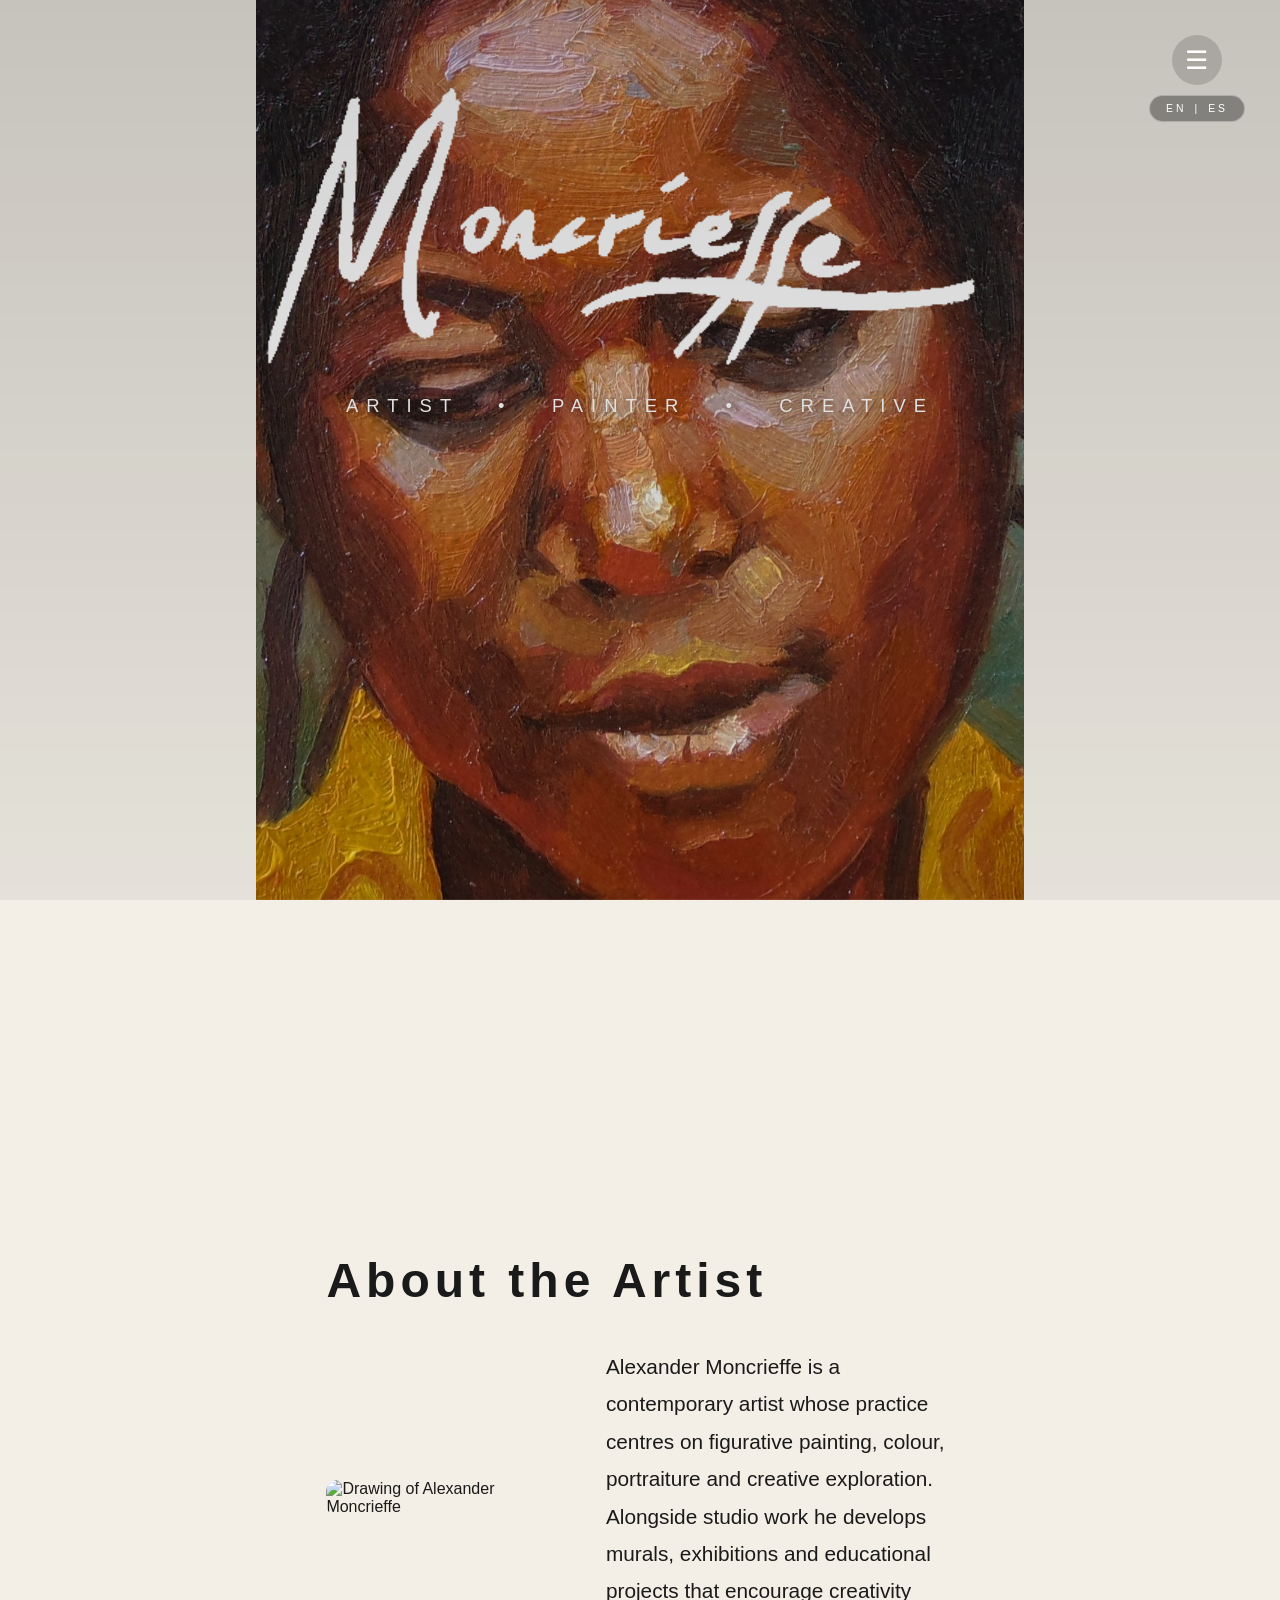
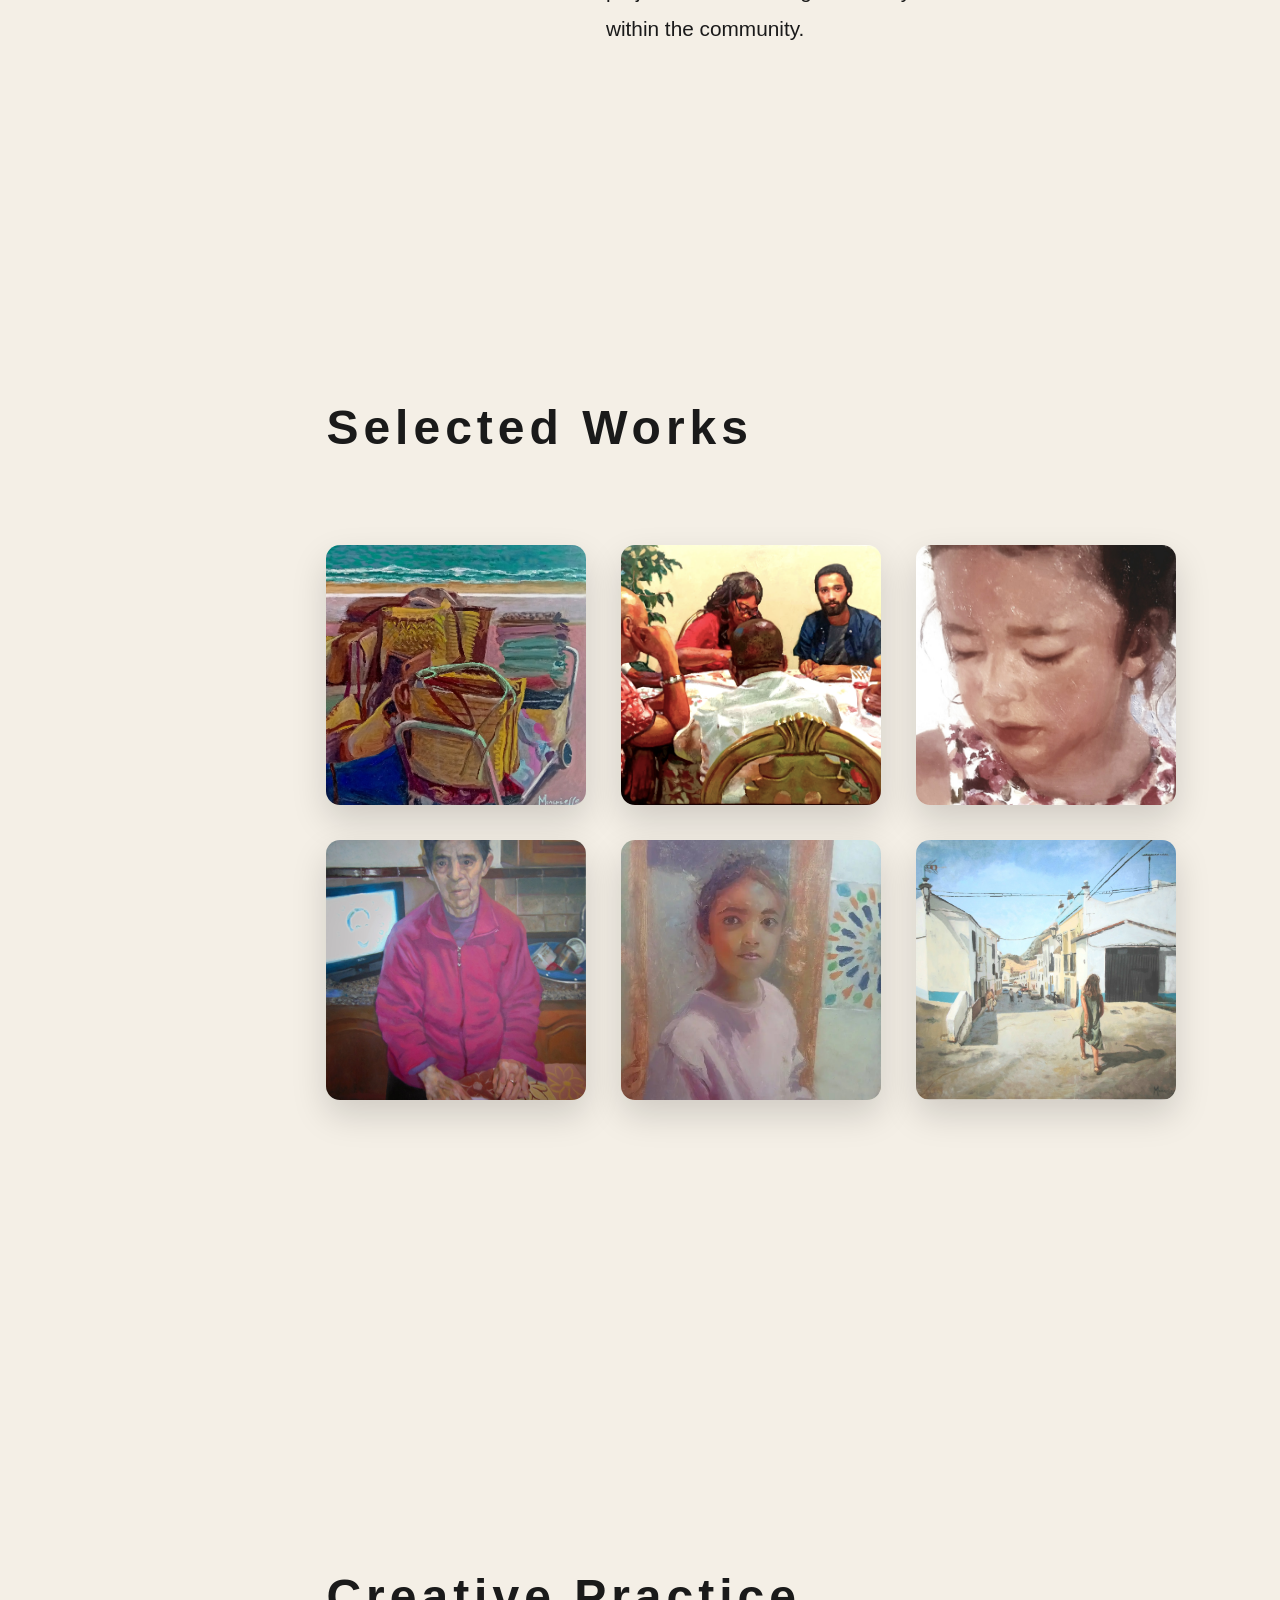
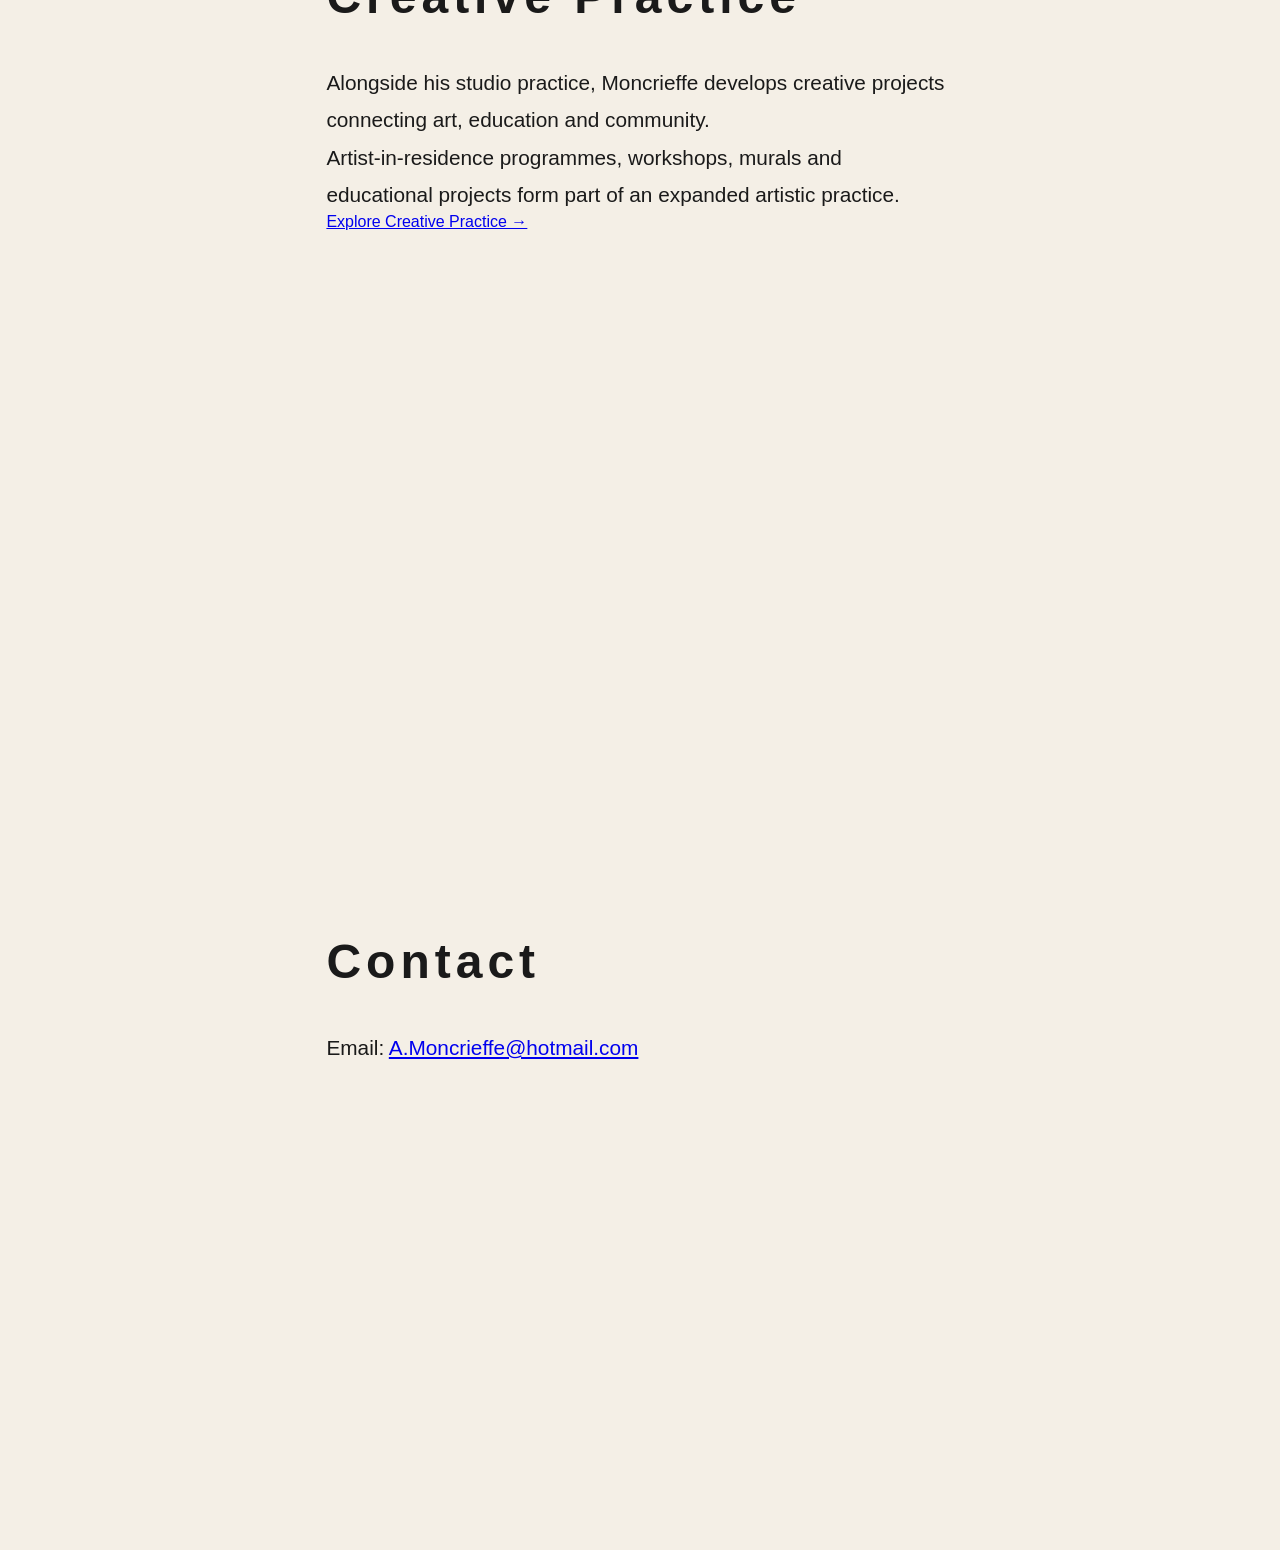
==== index.html @ 79144d3d "Add MAR artwork to Selected Works gallery" ====
﻿<!DOCTYPE html>
<html lang="en">

<head>

<meta charset="UTF-8">
<meta name="viewport" content="width=device-width, initial-scale=1.0">

<title>MONCRIEFFE</title>

<link rel="stylesheet" href="style.css">

</head>

<body>

<nav class="nav-wrapper">

    <div class="main-nav">

        <a href="#about">Artist</a>
        <a href="#works">Works</a>
        <a href="#shop">Shop</a>
        <a href="#practice">Creative Practice</a>
        <a href="#contact">Contact</a>

    </div>

    <div class="nav-buttons">

<button class="menu-toggle">☰</button>

<div class="language-switch">
<button onclick="setLanguage("en")">EN</button>
<span>|</span>
<button onclick="setLanguage("es")">ES</button>
</div>

</div>

</nav>


<header class="hero">

    <img src="images/hero.jpg" class="hero-image" alt="Moncrieffe">

    <div class="hero-overlay">

    <img src="images/logo.png" class="logo" alt="Moncrieffe Logo">

    <h1 class="tagline">
        ARTIST &nbsp;&nbsp;•&nbsp;&nbsp; PAINTER &nbsp;&nbsp;•&nbsp;&nbsp; CREATIVE
    </h1>

</div>

</header>

<section class="content">

    <section id="about">

    <h2>About the Artist</h2>

    <div class="about-layout">

        <img src="images/artist.jpg" class="artist-drawing" alt="Drawing of Alexander Moncrieffe">

        <p>
            Alexander Moncrieffe is a contemporary artist whose practice centres on
            figurative painting, colour, portraiture and creative exploration.
            Alongside studio work he develops murals, exhibitions and educational
            projects that encourage creativity within the community.
        </p>

    </div>

</section>

    <section id="works">

        <h2>Selected Works</h2>

        <div class="gallery">

            <img src="images/portfolio-banner.png" class="artwork" alt="Selected Works">

            <img src="images/work-03.jpg" class="artwork" alt="Artwork 3">

            <img src="images/work-04.jpg" class="artwork" alt="Artwork 4">

            <img src="images/work-05.jpg" class="artwork" alt="Artwork 5">

            <img src="images/work-02.jfif" class="artwork" alt="Moncrieffe Artwork">

            <img src="images/MAR.jpg" class="artwork" alt="MAR Artwork">

        </div>

    </section>
    <section id="practice">

        <h2>Creative Practice</h2>

        <p>
            Alongside his studio practice, Moncrieffe develops creative projects
            connecting art, education and community.
        </p>

        <p>
            Artist-in-residence programmes, workshops, murals and educational
            projects form part of an expanded artistic practice.
        </p>

        <a href="creative-practice.html">
            Explore Creative Practice →
        </a>

    </section>



    

    <section id="contact">

        <h2>Contact</h2>

        <p>
            Email:
            <a href="mailto:A.Moncrieffe@hotmail.com">
                A.Moncrieffe@hotmail.com
            </a>
        </p>

    </section>

</section>



<div id="lightbox">
<img id="lightbox-image">
</div>

<script>

const images=document.querySelectorAll(".artwork");
const box=document.getElementById("lightbox");
const boxImage=document.getElementById("lightbox-image");

images.forEach(img=>{
    img.onclick=()=>{
        boxImage.src=img.src;
        box.style.display="flex";
    }
});

box.onclick=()=>{
    box.style.display="none";
};


const navWrapper=document.querySelector(".nav-wrapper");
const menuToggle=document.querySelector(".menu-toggle");
const navLinks=document.querySelectorAll(".main-nav a");


menuToggle.onclick=()=>{

    navWrapper.classList.toggle("open");

};


navLinks.forEach(link=>{

    link.onclick=()=>{

        navWrapper.classList.remove("open");

    }

});


window.addEventListener("scroll",()=>{

    navWrapper.classList.remove("open");

});

</script>

</body>


</html>
---- style.css ----
﻿* {
margin:0;
padding:0;
box-sizing:border-box;
}


body {

background:#f4efe6;
color:#1a1a1a;
font-family:Arial, Helvetica, sans-serif;

}



.hero {

    background:#f2eee6;


height:100vh;
width:100%;
position:relative;
overflow:hidden;

}



.hero-image {

    width:100%;
    height:100%;
    object-fit:cover;
    object-position:center 5%;
    filter:saturate(0.95) contrast(1.05) brightness(0.92);

}



.logo-overlay {

position:fixed;
top:70px;
left:50%;
transform:translateX(-50%);
text-align:center;
z-index:2;

}



.logo-overlay img {

width:650px;
max-width:80vw;
filter:brightness(0) invert(1);

}



.logo-overlay h2 {

color:white;
font-size:1.2rem;
letter-spacing:8px;
margin-top:25px;
font-weight:300;

}



section {

min-height:100vh;
padding:100px 15%;
display:flex;
flex-direction:column;
justify-content:center;

}



section h2 {

font-size:3rem;
letter-spacing:5px;
margin-bottom:40px;

}



section p {

font-size:1.3rem;
line-height:1.8;
max-width:800px;

}



.about,
.studio,
.portfolio,
.contact {

background:#ebe3d6;

}

.hero::after {

    content:"";
    position:fixed;
    inset:0;
    background:linear-gradient(
        rgba(0,0,0,0.18),
        rgba(0,0,0,0.05)
    );

    pointer-events:none;

}


@media (min-width:769px) {

.hero-image {

    width:60%;
    position:relative;
    left:50%;
    transform:translateX(-50%);
    height:100%;
    object-fit:cover;
    margin:auto;
    object-position:center 15%;

}

}



.portfolio-section{
    max-width:1200px;
    margin:120px auto;
    padding:0 40px;
    text-align:center;
}

.portfolio-section h2{
    font-size:3rem;
    margin-bottom:40px;
    font-weight:300;
    letter-spacing:2px;
}

.portfolio-banner{
    width:100%;
    max-width:1100px;
    display:block;
    margin:0 auto 40px auto;
    border-radius:8px;
    box-shadow:0 20px 50px rgba(0,0,0,.18);
}

.portfolio-intro{
    max-width:800px;
    margin:auto;
    font-size:1.15rem;
    line-height:1.8;
    color:#555;
}


.hero{
    position:relative;
}

.hero-overlay{
    position:absolute;
    inset:0;
    display:flex;
    flex-direction:column;
    justify-content:flex-start;
    align-items:center;
    padding-top:40px;
    pointer-events:none;
}



.tagline{
    margin-top:20px;
    color:white;
    font-size:1.15rem;
    letter-spacing:8px;
    font-weight:300;
    text-transform:uppercase;
    text-shadow:0 2px 10px rgba(0,0,0,.45);
}


.logo{
    width:min(900px,85vw);
    height:auto;
    filter: brightness(0) invert(1);
}


.main-nav{
    position:fixed;
    top:35px;
    left:50%;
    transform:translateX(-50%);
    z-index:10;
    display:flex;
    gap:45px;
}

.main-nav a{
    color:white;
    text-decoration:none;
    font-size:0.9rem;
    letter-spacing:3px;
    text-transform:uppercase;
    font-weight:300;
    text-shadow:0 2px 8px rgba(0,0,0,.5);
    transition:opacity .3s ease;
}

.main-nav a:hover{
    opacity:.6;
}

html{
    scroll-behavior:smooth;
}

@media(max-width:700px){

    .main-nav{
        gap:15px;
        top:20px;
    }

    .main-nav a{
        font-size:.65rem;
        letter-spacing:1px;
    }

}


.main-nav{
    background:rgba(0,0,0,0.15);
    backdrop-filter:blur(8px);
    padding:15px 30px;
    border-radius:40px;
}





/* FINAL SINGLE MOBILE SYSTEM */


/* SINGLE MOBILE HERO RULE */

@media (max-width:768px){

html,body{
    width:100%;
    max-width:100%;
    overflow-x:hidden;
}

.hero{
    width:100%;
    height:100vh;
    position:relative;
    overflow:hidden;
}

.hero-image{
    position:absolute;
    top:0;
    left:0;
    width:100%;
    height:100%;
    object-fit:cover;
    object-position:center center;
}

.hero-overlay{
    position:absolute;
    inset:0;
    width:100%;
    height:100%;
    display:flex;
    flex-direction:column;
    align-items:center;
    justify-content:flex-start;
    padding-top:40px;
}

.logo{
    width:80%;
    margin:0 auto;
}

.tagline{
    width:100%;
    text-align:center;
}

}


/* DESKTOP PARALLAX SMOOTHING ONLY */

@media (min-width:769px){

.hero-image{
    transform-origin:center center;
    will-change:transform;
}

}




/* ==============================
   MONCRIEFFE ART GALLERY
   ============================== */


.gallery{

    display:grid;

    grid-template-columns:
    repeat(auto-fit,minmax(260px,1fr));

    gap:35px;

    max-width:1100px;

    margin:50px auto;

}



.artwork{

    width:100%;

    aspect-ratio:1 / 1;

    object-fit:cover;

    border-radius:14px;

    cursor:pointer;

    box-shadow:
    0 15px 35px rgba(0,0,0,.15);

    transition:
    transform .35s ease,
    box-shadow .35s ease;

}



.artwork:hover{

    transform:translateY(-8px);

    box-shadow:
    0 25px 45px rgba(0,0,0,.25);

}



/* BLURRED IMAGE VIEWER */


#lightbox{

    display:none;

    position:fixed;

    inset:0;

    z-index:9999;

    align-items:center;

    justify-content:center;

    background:rgba(0,0,0,.25);

    backdrop-filter:blur(18px);

}



#lightbox img{

    max-width:85vw;

    max-height:85vh;

    border-radius:14px;

    box-shadow:
    0 25px 60px rgba(0,0,0,.35);

}



@media(max-width:768px){

.gallery{

    grid-template-columns:1fr;

}


.artwork{

    width:90vw;

}

}


/* ==============================
   DESKTOP GLASS HAMBURGER NAV
   ============================== */


.nav-wrapper{

    position:fixed;

    top:35px;

    right:35px;

    z-index:9999;

    display:flex;

    align-items:center;

    gap:10px;

}


/* CLOSED MENU PILL */

.main-nav{

    display:flex;

    align-items:center;

    gap:35px;

    background:rgba(0,0,0,0.15);

    backdrop-filter:blur(8px);

    padding:15px 30px;

    border-radius:40px;

    overflow:hidden;

    max-width:0;

    opacity:0;

    transform-origin:right center;

    transition:
    max-width .45s ease,
    opacity .3s ease;

}


/* OPEN STATE */

.nav-wrapper.open .main-nav{

    max-width:600px;

    opacity:1;

}



.main-nav a{

    color:white;

    text-decoration:none;

    font-size:.9rem;

    letter-spacing:3px;

    text-transform:uppercase;

    white-space:nowrap;

}



.menu-toggle{

    width:50px;

    height:50px;

    border-radius:50%;

    border:none;

    cursor:pointer;

    font-size:26px;

    color:white;

    background:rgba(0,0,0,.15);

    backdrop-filter:blur(8px);

}


.menu-toggle:hover{

    opacity:.7;

}


/* ==============================
   MOBILE NAVIGATION + GALLERY
   ============================== */


@media(max-width:768px){





/* mobile keeps same glass pill style */

.nav-wrapper{

    right:15px;
    top:20px;

}


.nav-wrapper.open .main-nav{

    max-width:90vw;

}


.main-nav{

    flex-direction:row;

    align-items:center;

    gap:18px;

    padding:12px 20px;

}


.main-nav a{

    font-size:.65rem;

    letter-spacing:1px;

}


/* mobile gallery */

.gallery{

    grid-template-columns:1fr;

    gap:25px;

}


.artwork{

    width:90vw;

    margin:auto;

}


}





/* MOBILE NAV WIDTH FIX */

@media(max-width:768px){

.nav-wrapper.open .main-nav{

    max-width:calc(100vw - 30px);

}


.main-nav{

    gap:12px;

    padding:12px 18px;

}


.main-nav a{

    font-size:.58rem;

    letter-spacing:1px;

    white-space:nowrap;

}

}


/* ==============================
   MOBILE NAV WIDTH CORRECTION
   ============================== */

@media(max-width:768px){

.nav-wrapper.open .main-nav{

    max-width:calc(100vw - 40px);
    box-sizing:border-box;

}


.main-nav{

    gap:10px;
    padding:12px 16px;
    box-sizing:border-box;

}


.main-nav a{

    font-size:.55rem;
    letter-spacing:1px;
    white-space:nowrap;

}

}


/* ==============================
   MOBILE NAV FINAL WIDTH FIX
   ============================== */

@media(max-width:768px){

.nav-wrapper{

    right:15px;

}


.nav-wrapper.open .main-nav{

    max-width:calc(100vw - 80px);

}


.main-nav{

    gap:10px;

    padding:10px 14px;

}


.main-nav a{

    font-size:.48rem;

    letter-spacing:.8px;

}


.menu-toggle{

    width:42px;

    height:42px;

    font-size:22px;

}

}


/* ==============================
   MOBILE CONTENT ALIGNMENT FIX
   ============================== */

@media(max-width:768px){

section{

    width:100%;
    max-width:100%;
    box-sizing:border-box;

    padding-left:20px;
    padding-right:20px;

    overflow:hidden;

}


p{

    width:100%;
    max-width:100%;

    text-align:left;

    line-height:1.7;

}


h2{

    text-align:center;

}


/* artist text */

#about p{

    max-width:100%;

    margin-left:auto;
    margin-right:auto;

}


/* gallery */

.gallery{

    width:100%;

    grid-template-columns:1fr;

    justify-items:center;

}


.artwork{

    width:100%;

    max-width:320px;

    height:auto;

    aspect-ratio:1 / 1;

}


/* prevent any section pushing sideways */

#projects,
#contact,
#works{

    overflow:hidden;

    width:100%;

}


}


/* ==============================
   MOBILE SECTION RESET
   ============================== */

@media(max-width:768px){

section{

    min-height:auto;

    width:100%;

    padding:60px 20px;

    display:flex;

    flex-direction:column;

    justify-content:flex-start;

    align-items:stretch;

}


section h2{

    font-size:2rem;

    text-align:center;

    letter-spacing:3px;

}


section p{

    width:100%;

    max-width:none;

    font-size:1.05rem;

    line-height:1.7;

    text-align:left;

}


.gallery{

    width:100%;

}


.artwork{

    max-width:100%;

}

}


/* MOBILE TAGLINE COMPACT VERSION */

@media(max-width:768px){

.tagline{

    font-size:0.75rem;
    letter-spacing:2px;
    white-space:nowrap;
    margin-top:15px;

}

}


/* ==============================
   CREATIVE PRACTICE PAGE
   ============================== */


.practice-hero{

    width:100%;
    height:70vh;
    overflow:hidden;

}


.practice-image{

    width:100%;
    height:100%;
    object-fit:cover;

}



.practice-content{

    min-height:60vh;

    padding:100px 15%;

    display:flex;
    flex-direction:column;
    justify-content:center;

    background:#ebe3d6;

}



.practice-content h1{

    font-size:3rem;

    letter-spacing:5px;

    margin-bottom:40px;

    font-weight:300;

}



.practice-content p{

    max-width:800px;

    font-size:1.3rem;

    line-height:1.8;

    margin-bottom:25px;

}



@media(max-width:768px){


.practice-hero{

    height:45vh;

}



.practice-content{

    padding:60px 25px;

    text-align:left;

}



.practice-content h1{

    font-size:2rem;

    letter-spacing:3px;

}



.practice-content p{

    font-size:1rem;

    line-height:1.7;

}


}


/* ==============================
   CREATIVE PRACTICE GALLERY
   ============================== */


.practice-gallery{

    display:grid;

    grid-template-columns:repeat(3,1fr);

    gap:30px;

    max-width:1100px;

    margin:60px auto;

    padding:0 40px;

}


.practice-gallery img{

    width:100%;

    aspect-ratio:1 / 1;

    object-fit:cover;

    border-radius:14px;

    box-shadow:
    0 15px 35px rgba(0,0,0,.15);

    transition:.35s ease;

}


.practice-gallery img:hover{

    transform:translateY(-8px);

}



@media(max-width:768px){


.practice-gallery{

    grid-template-columns:1fr;

    padding:0 25px;

}


.practice-gallery img{

    width:100%;

}


}


.practice-artwork{

    cursor:pointer;

}


#lightbox{

    display:none;

    position:fixed;

    inset:0;

    z-index:9999;

    align-items:center;

    justify-content:center;

    background:rgba(0,0,0,.25);

    backdrop-filter:blur(18px);

}


#lightbox img{

    max-width:85vw;

    max-height:85vh;

    border-radius:14px;

    box-shadow:
    0 25px 60px rgba(0,0,0,.35);

}


/* ABOUT ARTIST LAYOUT */

.about-layout{
    display:flex;
    align-items:center;
    gap:60px;
}

.artist-drawing{
    width:220px;
    max-width:35%;
    height:auto;
}

.about-layout p{
    flex:1;
}

@media(max-width:768px){

.about-layout{
    flex-direction:column;
}

.artist-drawing{
    max-width:80%;
}

}


/* MATCH ARTWORK CORNERS */

.artist-drawing{
    border-radius:12px;
}



/* BURGER + LANGUAGE CONTROLS */

.nav-buttons{

    display:flex;
    flex-direction:column;
    align-items:center;
    gap:10px;

}


.language-switch{

    display:flex;
    align-items:center;
    justify-content:center;

    gap:8px;

    padding:7px 16px;

    background:rgba(0,0,0,.35);

    border:1px solid rgba(255,255,255,.35);

    border-radius:30px;

    backdrop-filter:blur(8px);

    color:white;

    font-size:.65rem;

    letter-spacing:3px;

}


.language-switch button{

    background:none;
    border:none;
    color:white;

    cursor:pointer;

    font-size:.65rem;
    letter-spacing:3px;

}


/* DESKTOP NAV WIDTH FIX */

@media (min-width:769px){

.nav-wrapper.open .main-nav{
    max-width:650px;
    width:max-content;
}

}


/* FINAL DESKTOP LANGUAGE PILL OVERRIDE */

@media (min-width:769px){

.language-switch{
    background:rgba(0,0,0,0.35) !important;
    border:1px solid rgba(255,255,255,0.35) !important;
    border-radius:30px !important;

    padding:7px 16px !important;

    display:flex !important;
    align-items:center !important;
    justify-content:center !important;

    gap:8px !important;

    backdrop-filter:blur(8px);

}


.language-switch button{

    background:transparent !important;
    border:none !important;
    border-radius:0 !important;

    color:white !important;

    width:auto !important;
    height:auto !important;

    padding:0 !important;
    margin:0 !important;

    font-size:.65rem !important;
    letter-spacing:3px !important;

}

}
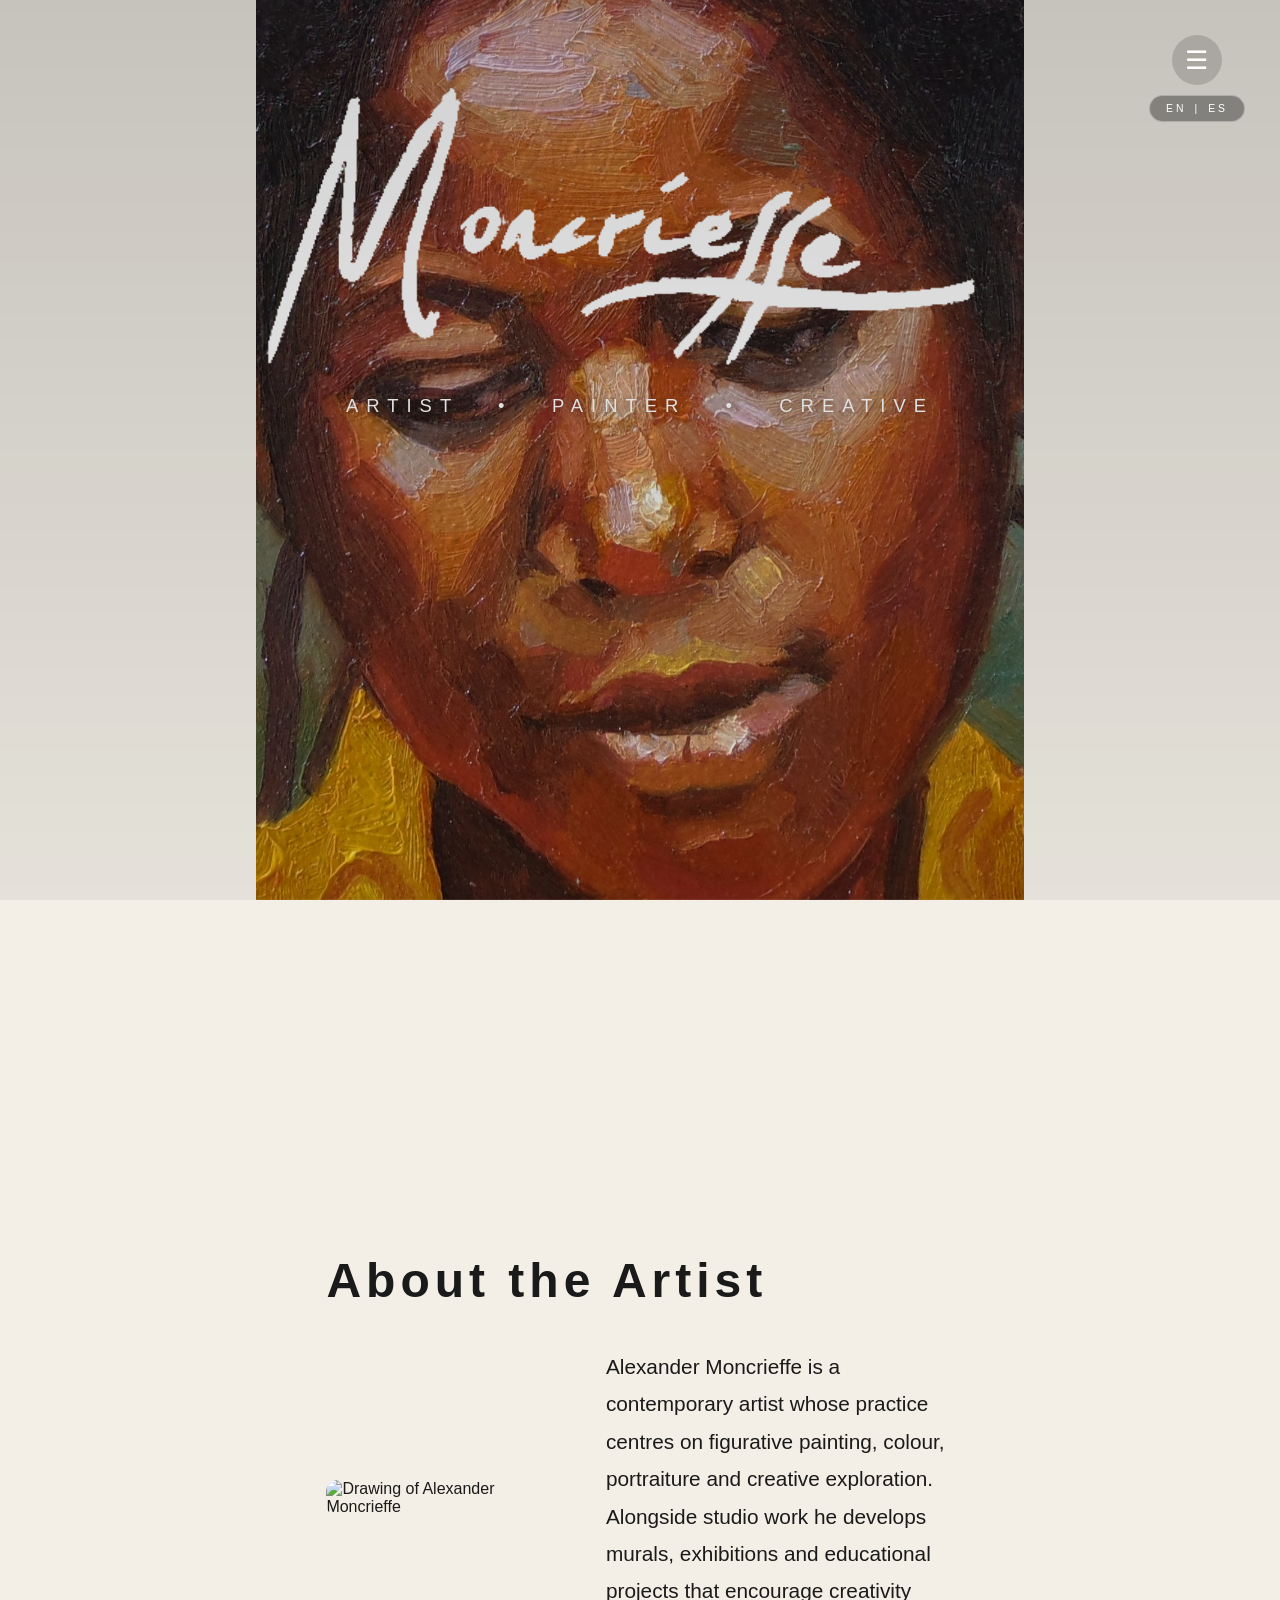
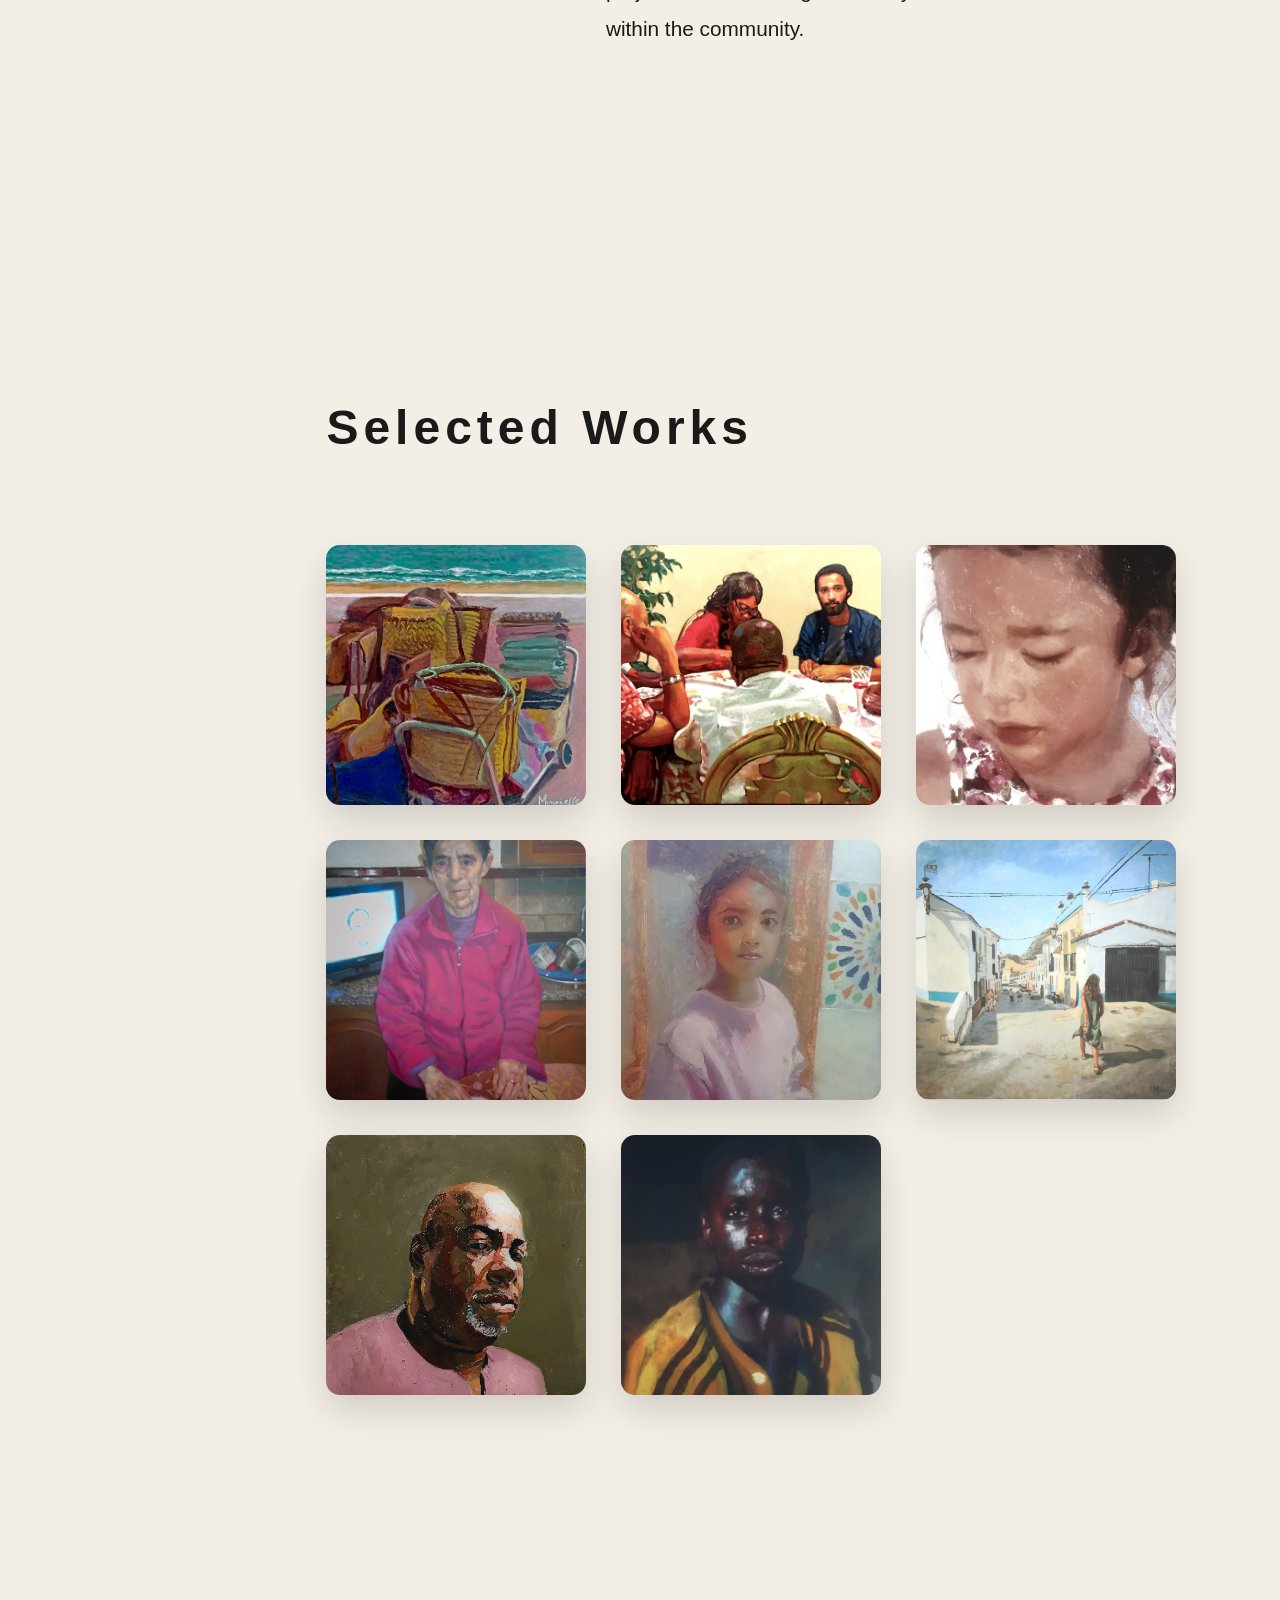
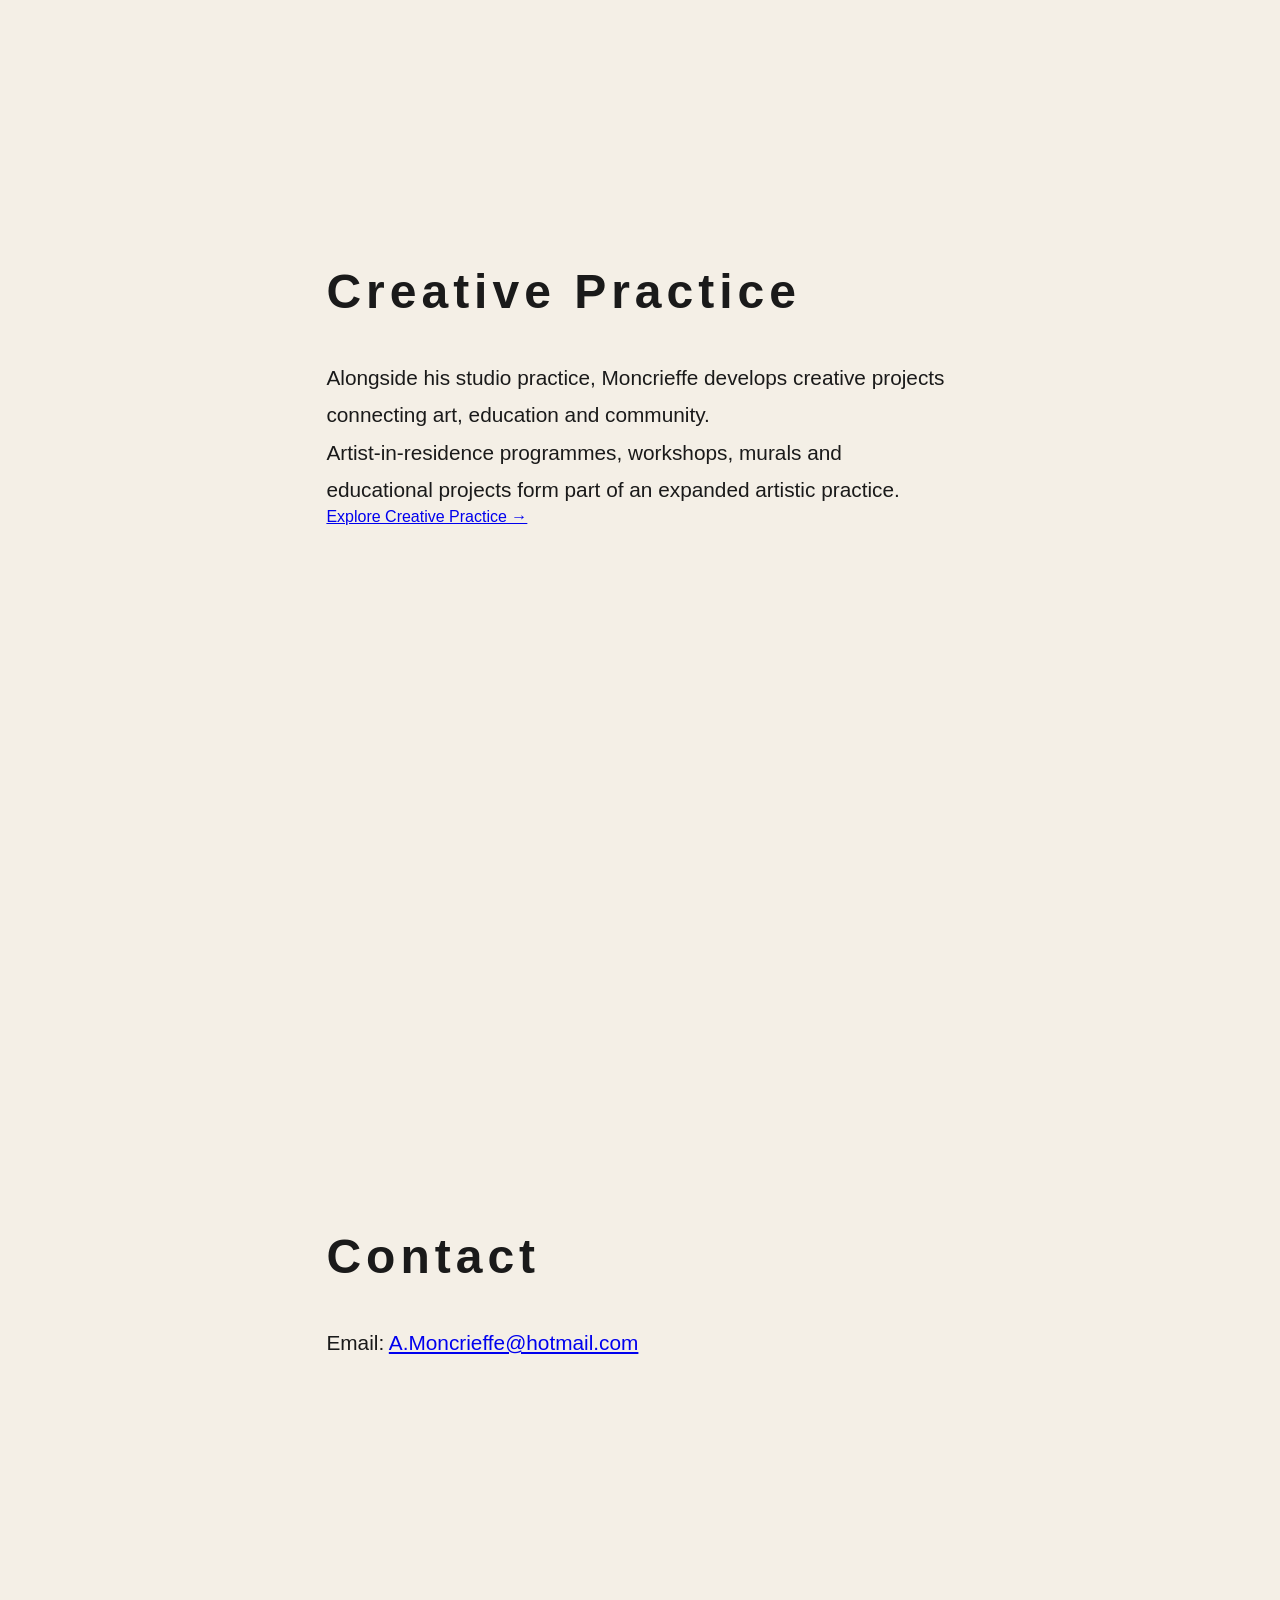
==== commit 38a27a83: "Add three artworks to Selected Works gallery" ====
--- a/index.html
+++ b/index.html
@@ -95,6 +95,10 @@
             <img src="images/work-02.jfif" class="artwork" alt="Moncrieffe Artwork">
 
             <img src="images/MAR.jpg" class="artwork" alt="MAR Artwork">
+
+            <img src="images/20200207_194946.jpg" class="artwork" alt="Artwork">
+
+            <img src="images/1000073651.jpg" class="artwork" alt="Artwork">
 
         </div>
 
@@ -224,3 +228,5 @@
 
 
 
+
+
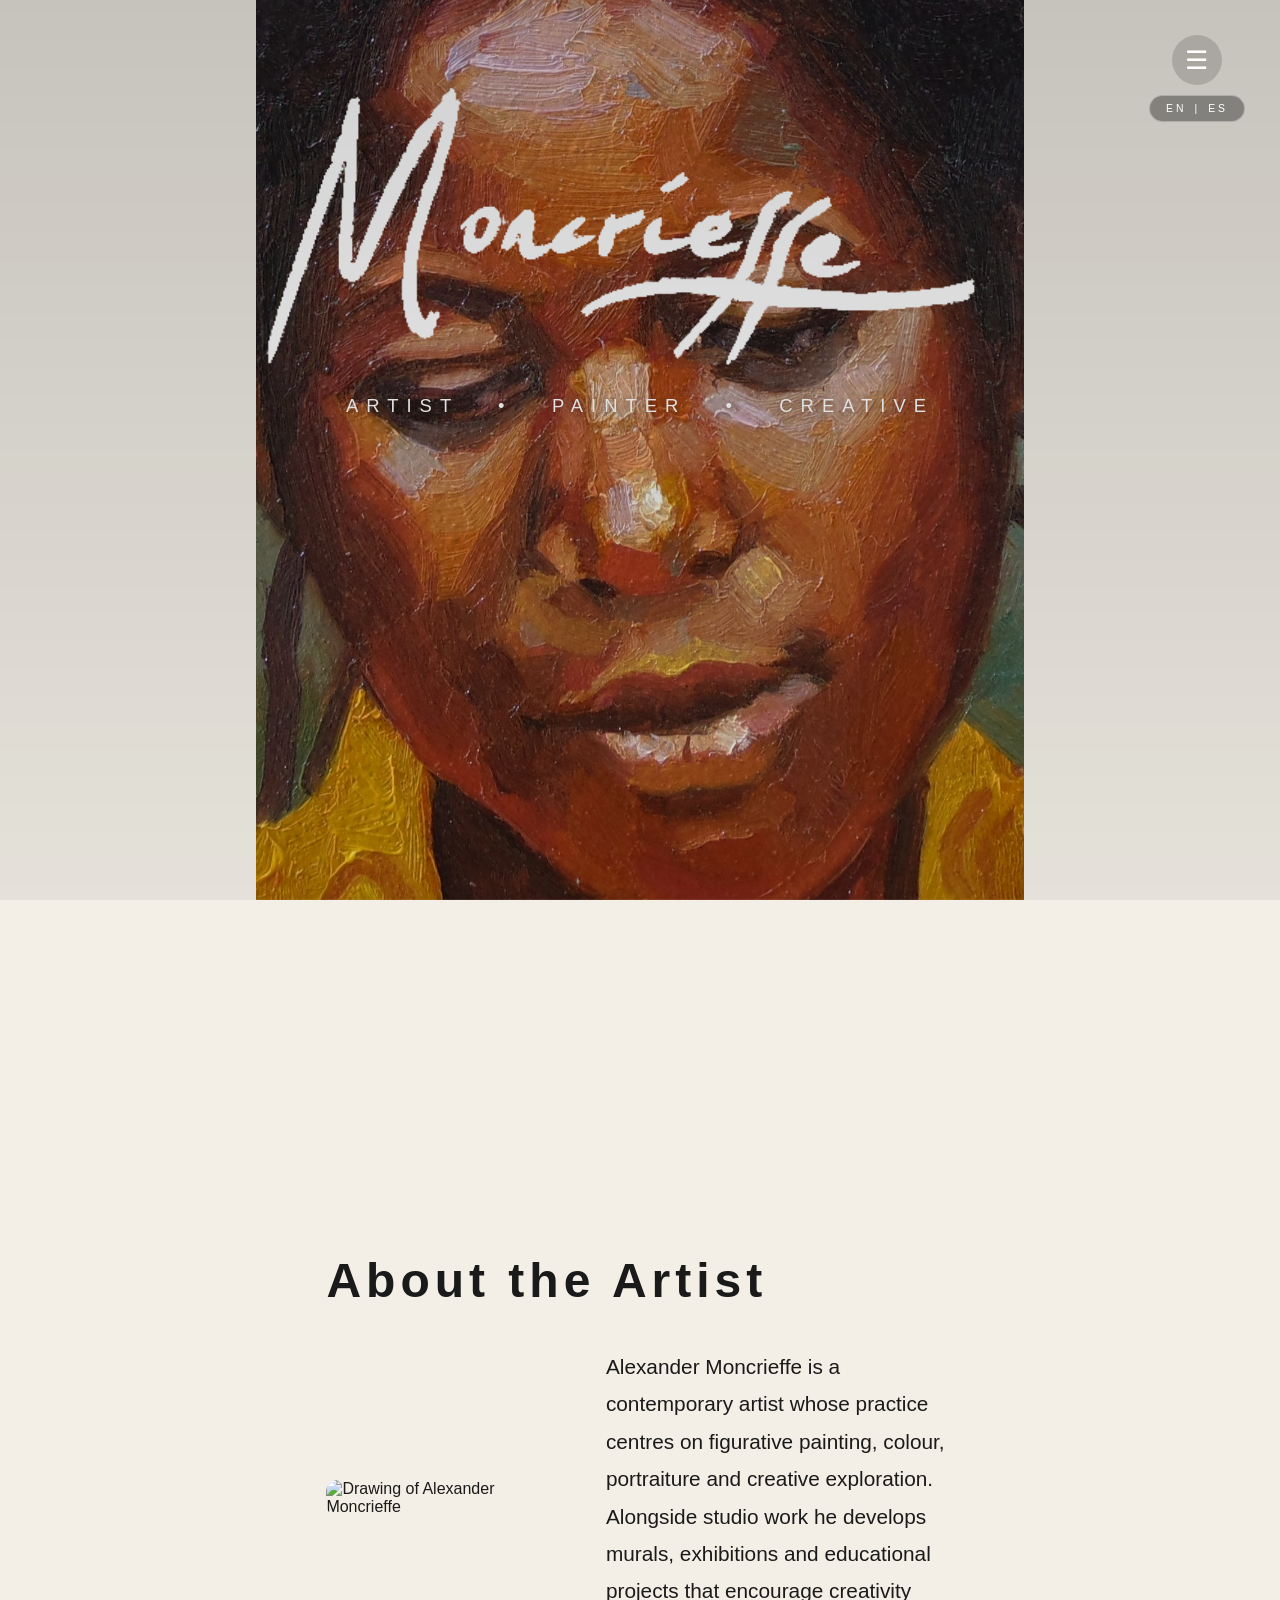
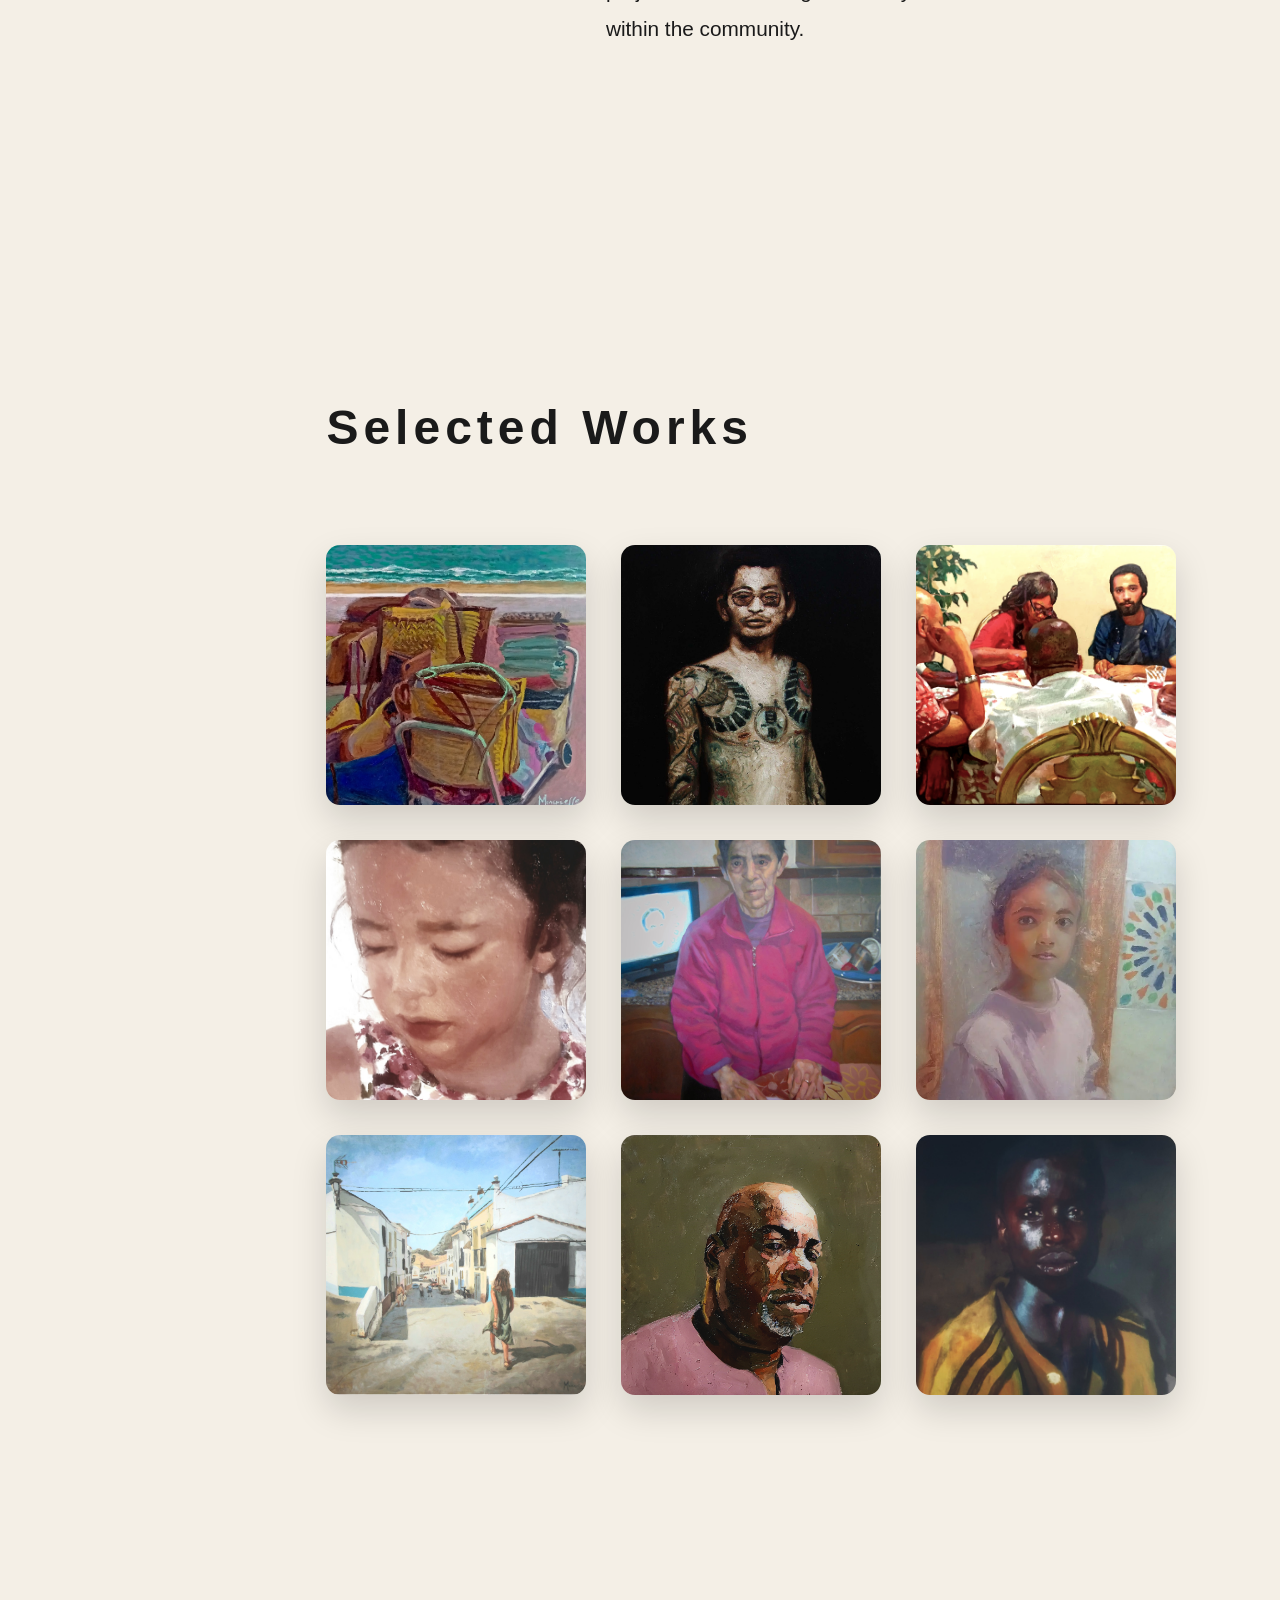
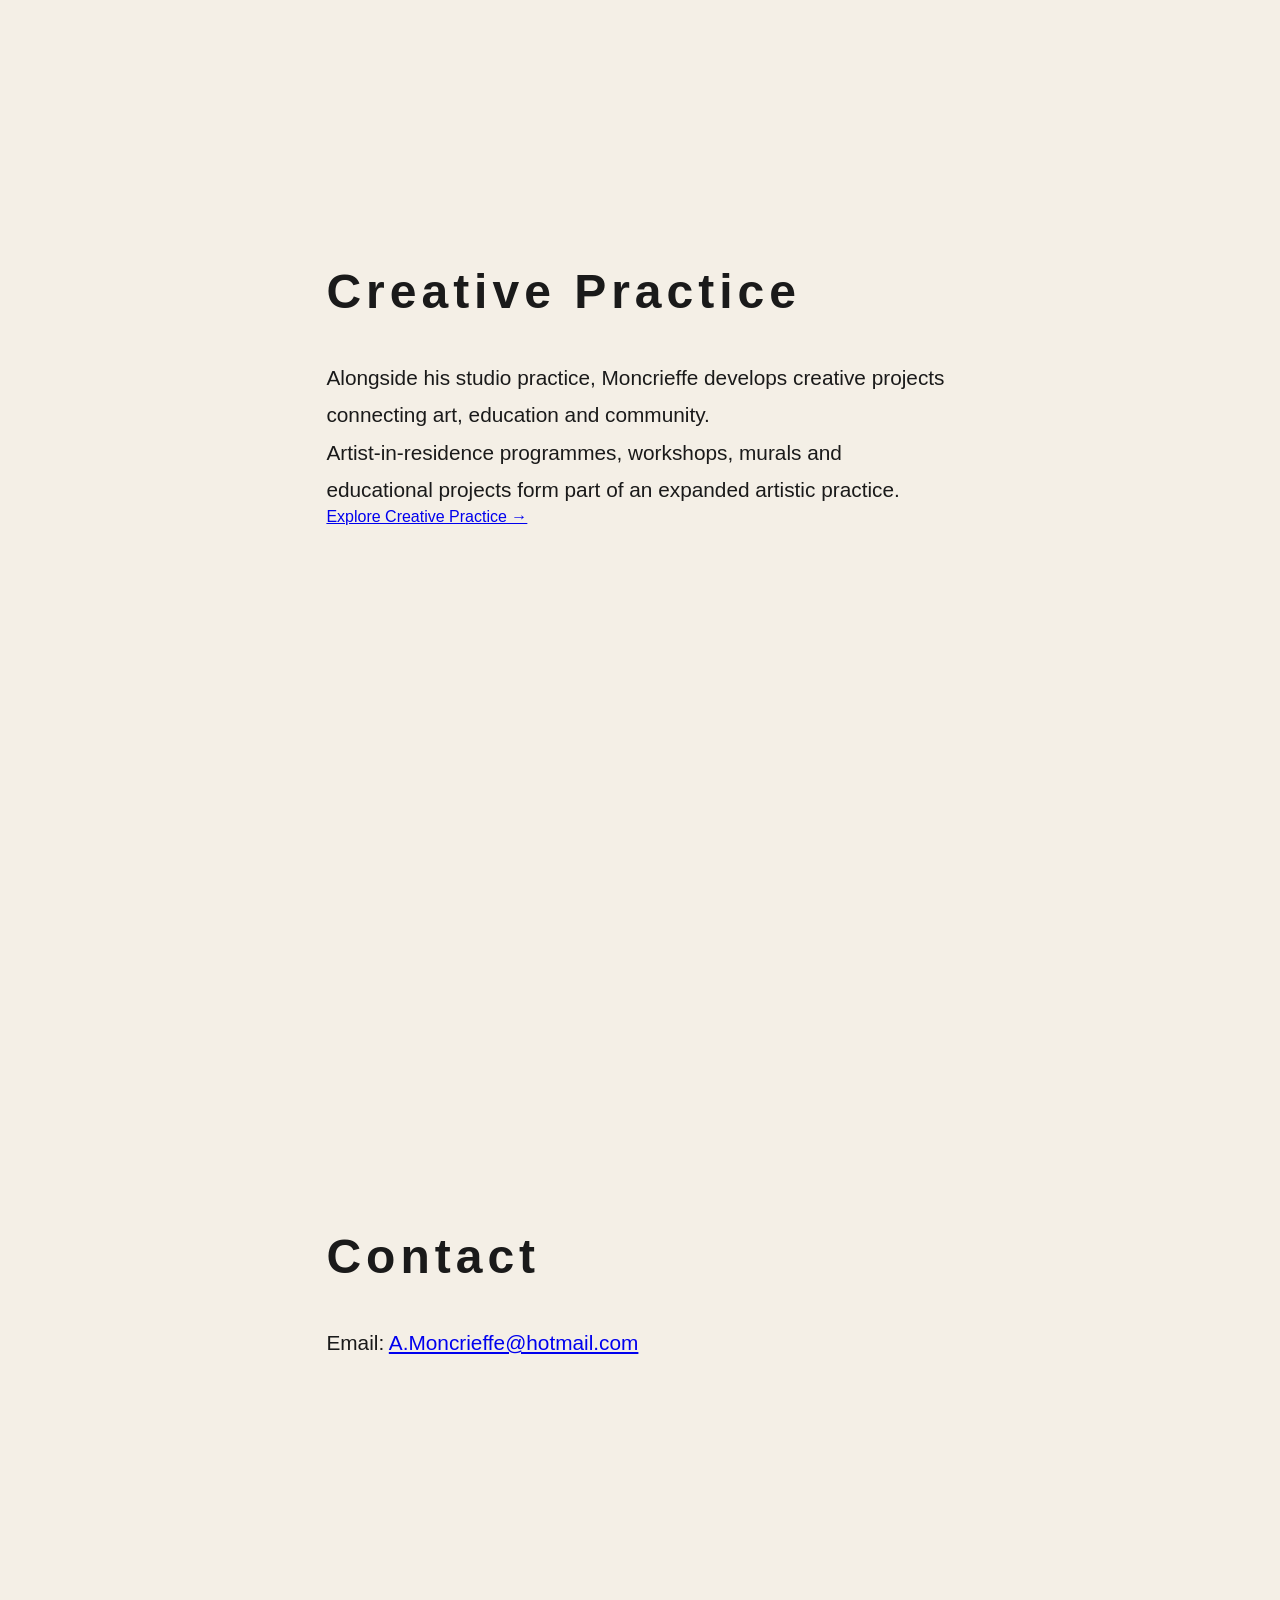
==== commit 05dd9dbd: "Add 20201031 artwork to selected works gallery" ====
--- a/index.html
+++ b/index.html
@@ -85,6 +85,7 @@
         <div class="gallery">
 
             <img src="images/portfolio-banner.png" class="artwork" alt="Selected Works">
+            <img src="images/20201031_123405.jpg" class="artwork" alt="Artwork 20201031">
 
             <img src="images/work-03.jpg" class="artwork" alt="Artwork 3">
 
@@ -230,3 +231,4 @@
 
 
 
+
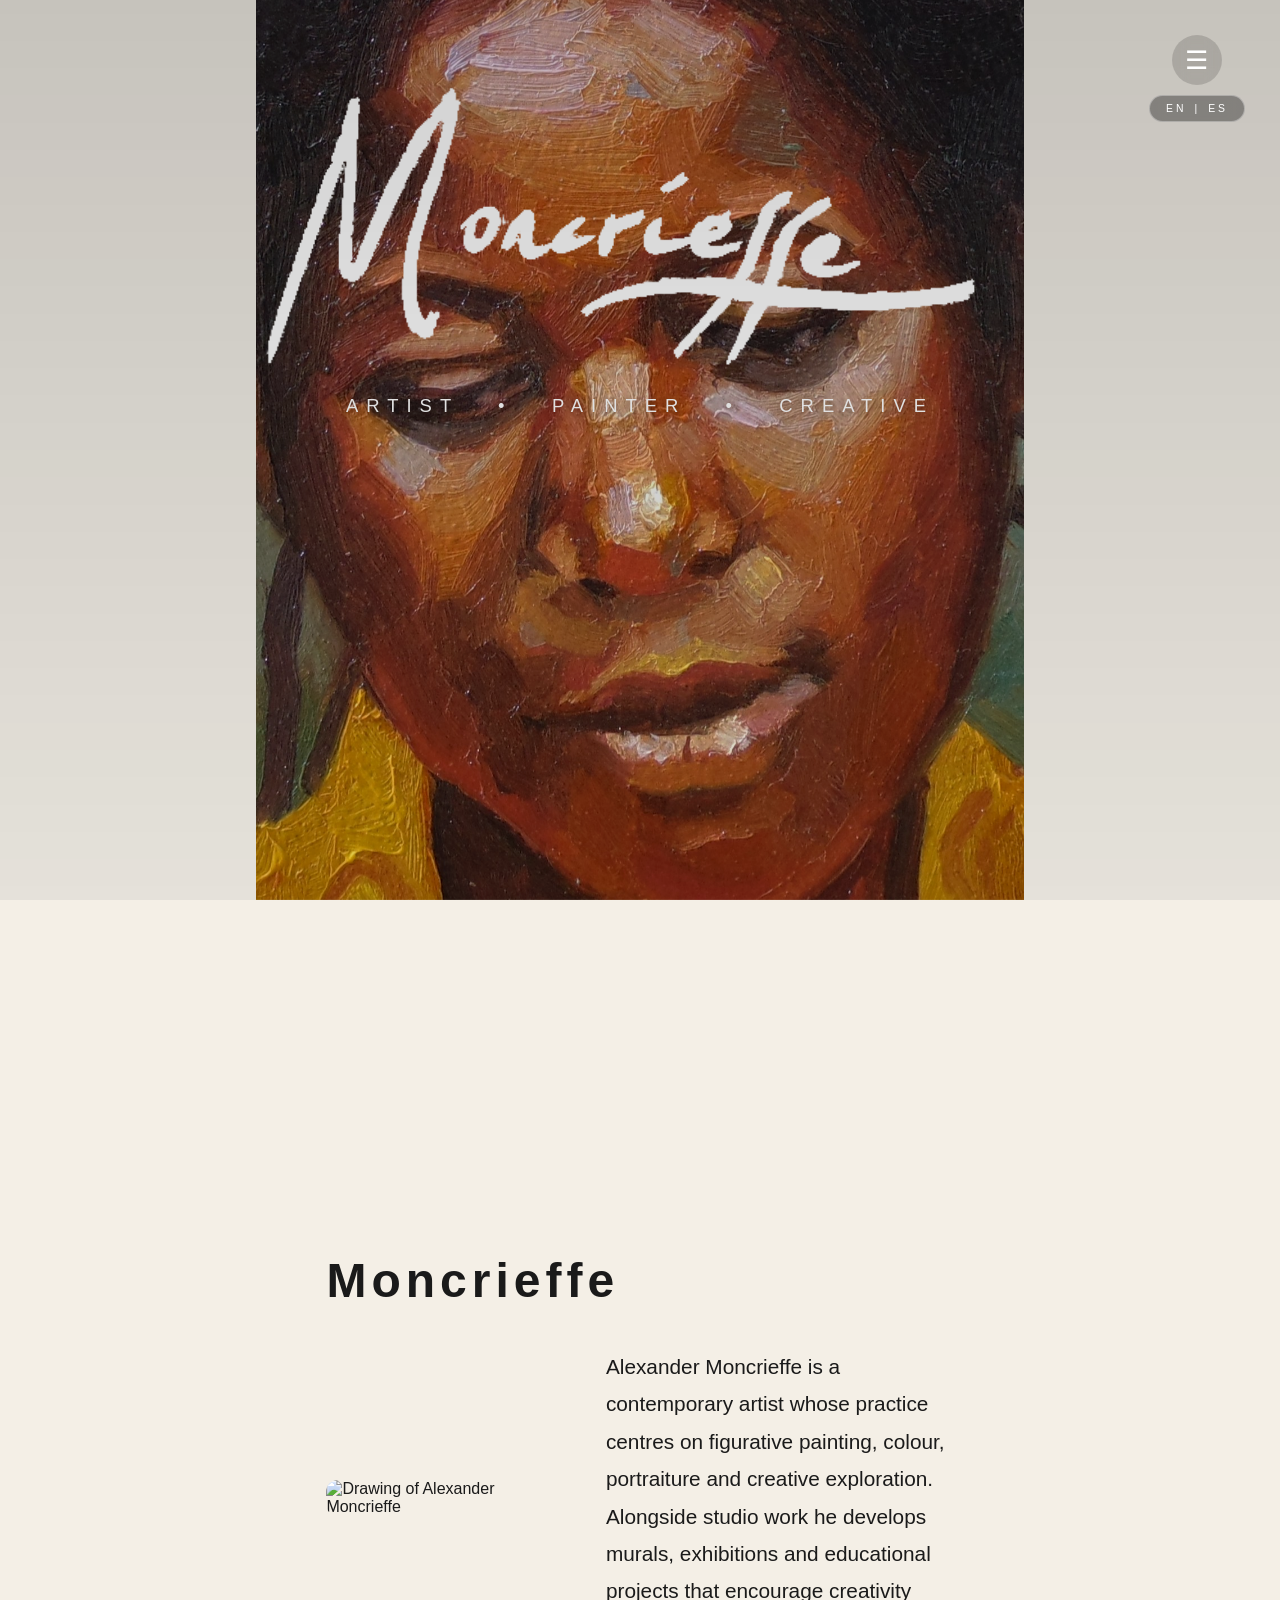
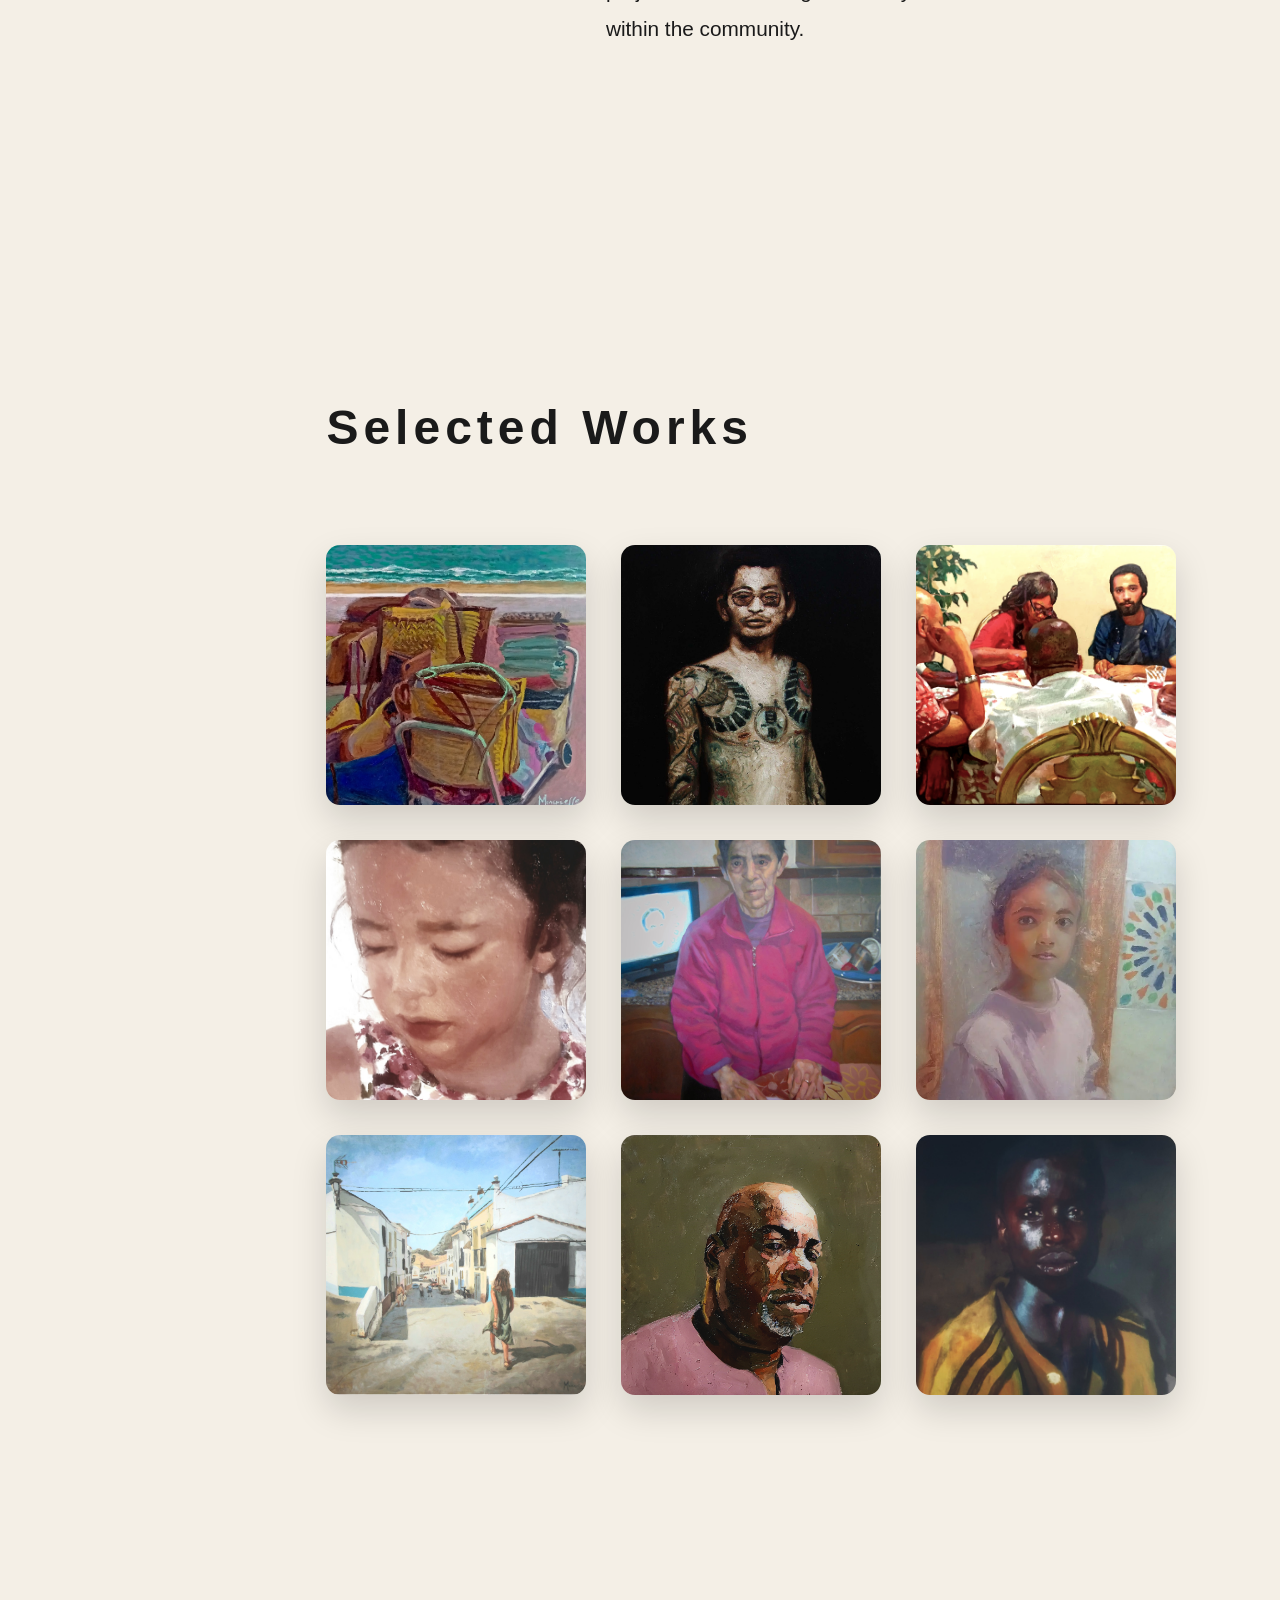
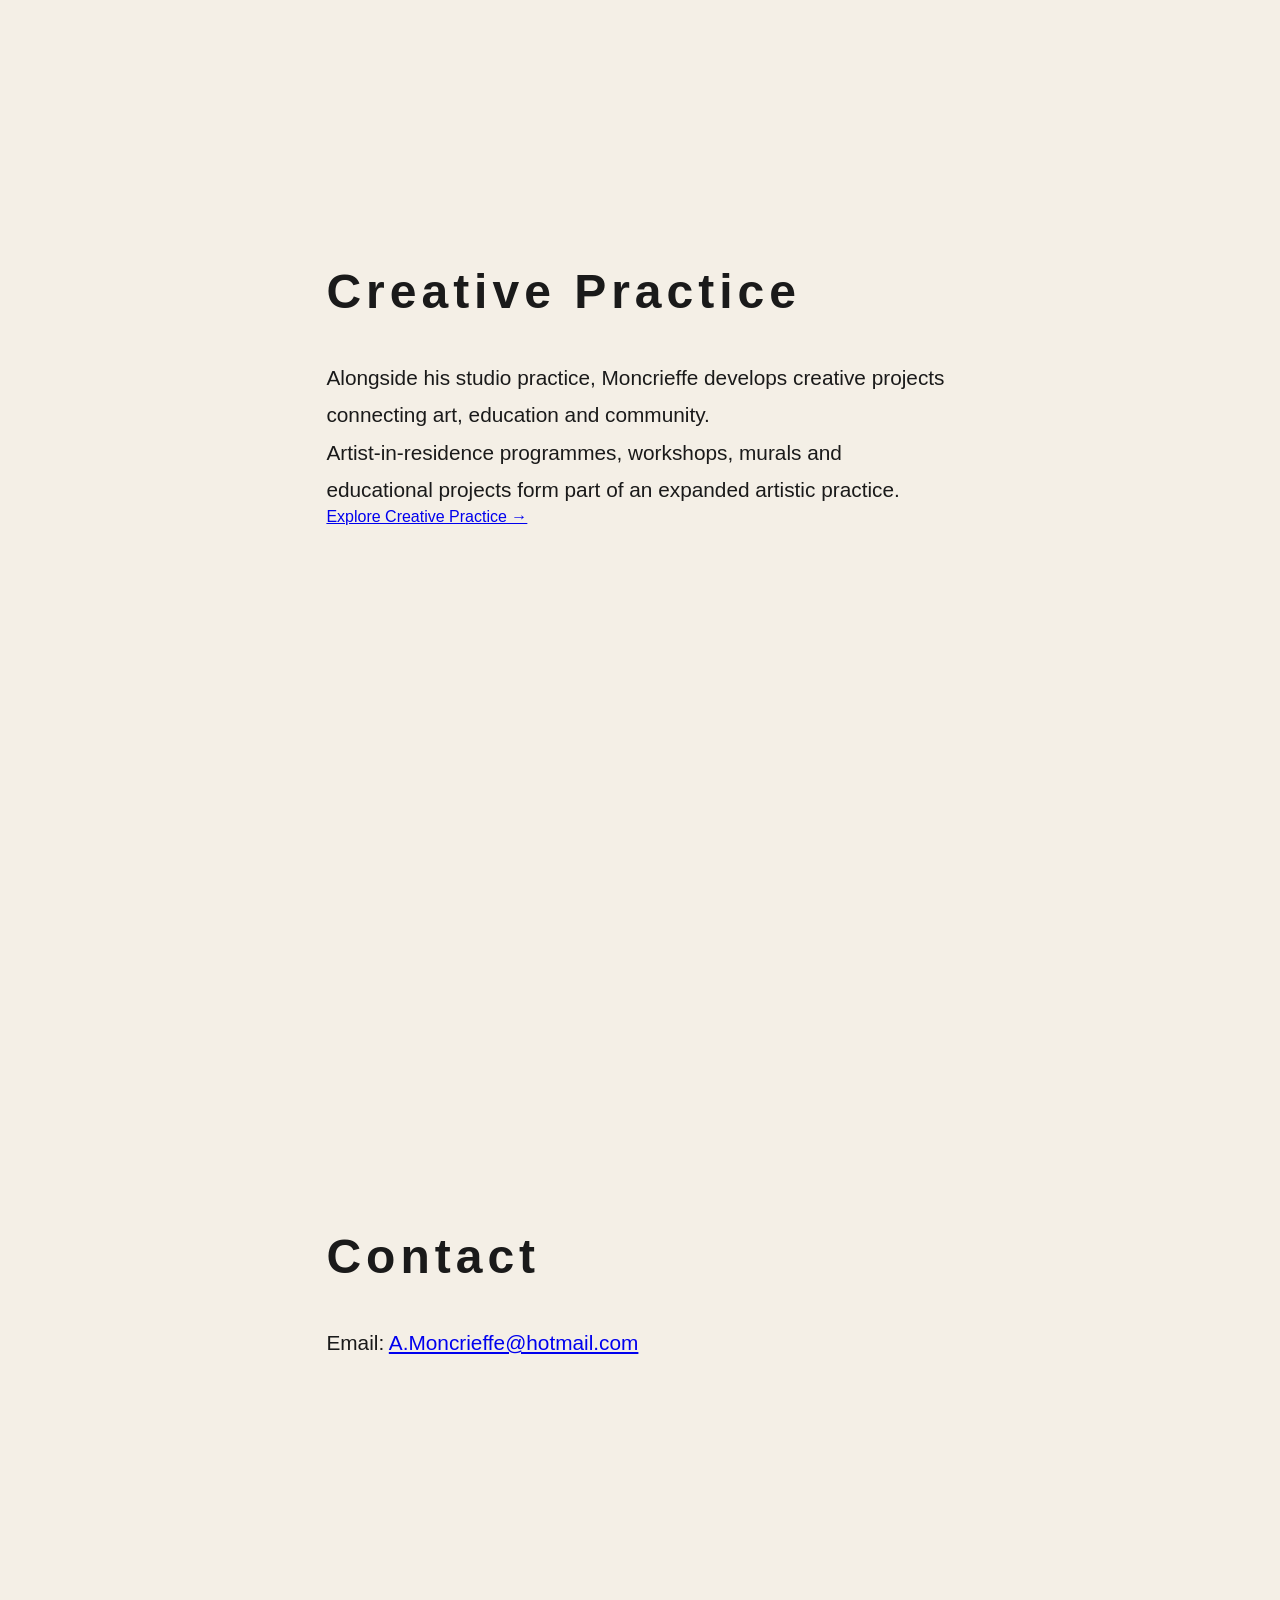
==== commit deffa0ed: "Change About heading to Moncrieffe" ====
--- a/index.html
+++ b/index.html
@@ -61,7 +61,7 @@
 
     <section id="about">
 
-    <h2>About the Artist</h2>
+    <h2>Moncrieffe</h2>
 
     <div class="about-layout">
 
@@ -232,3 +232,4 @@
 
 
 
+
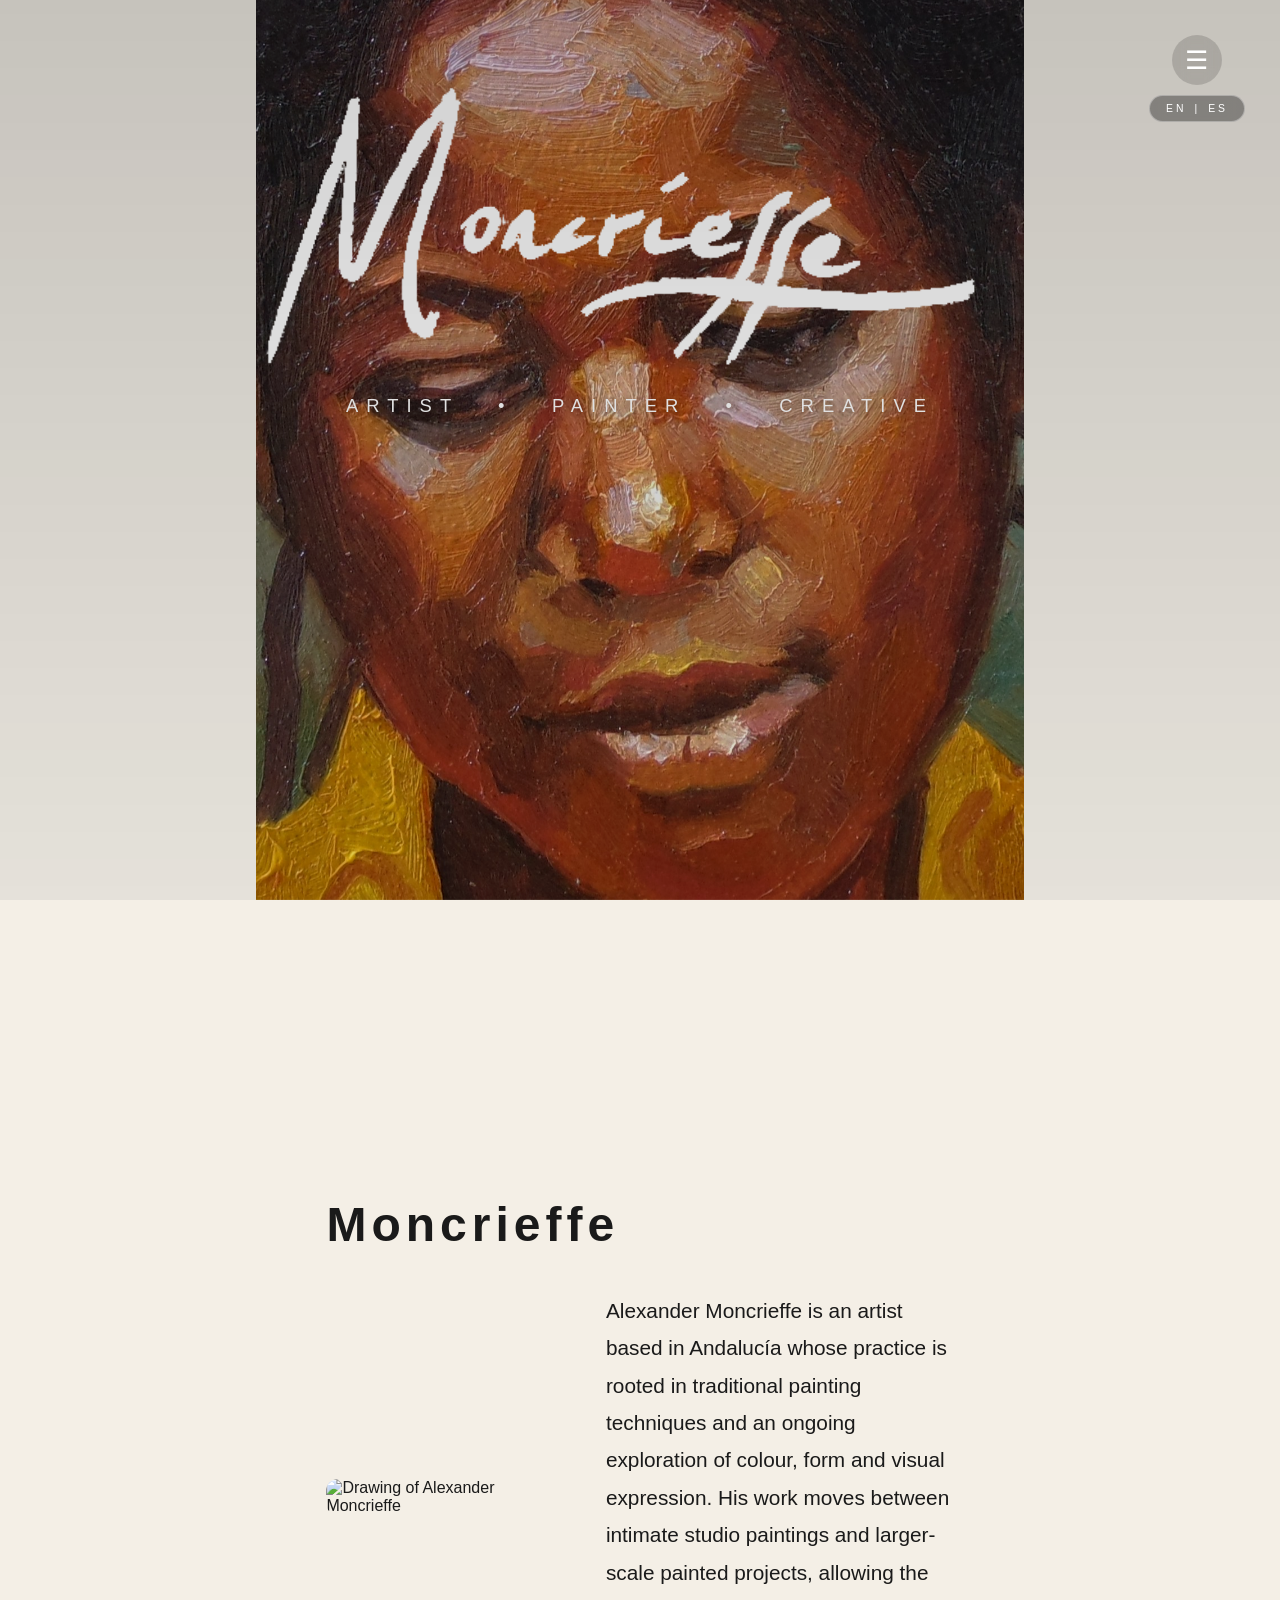
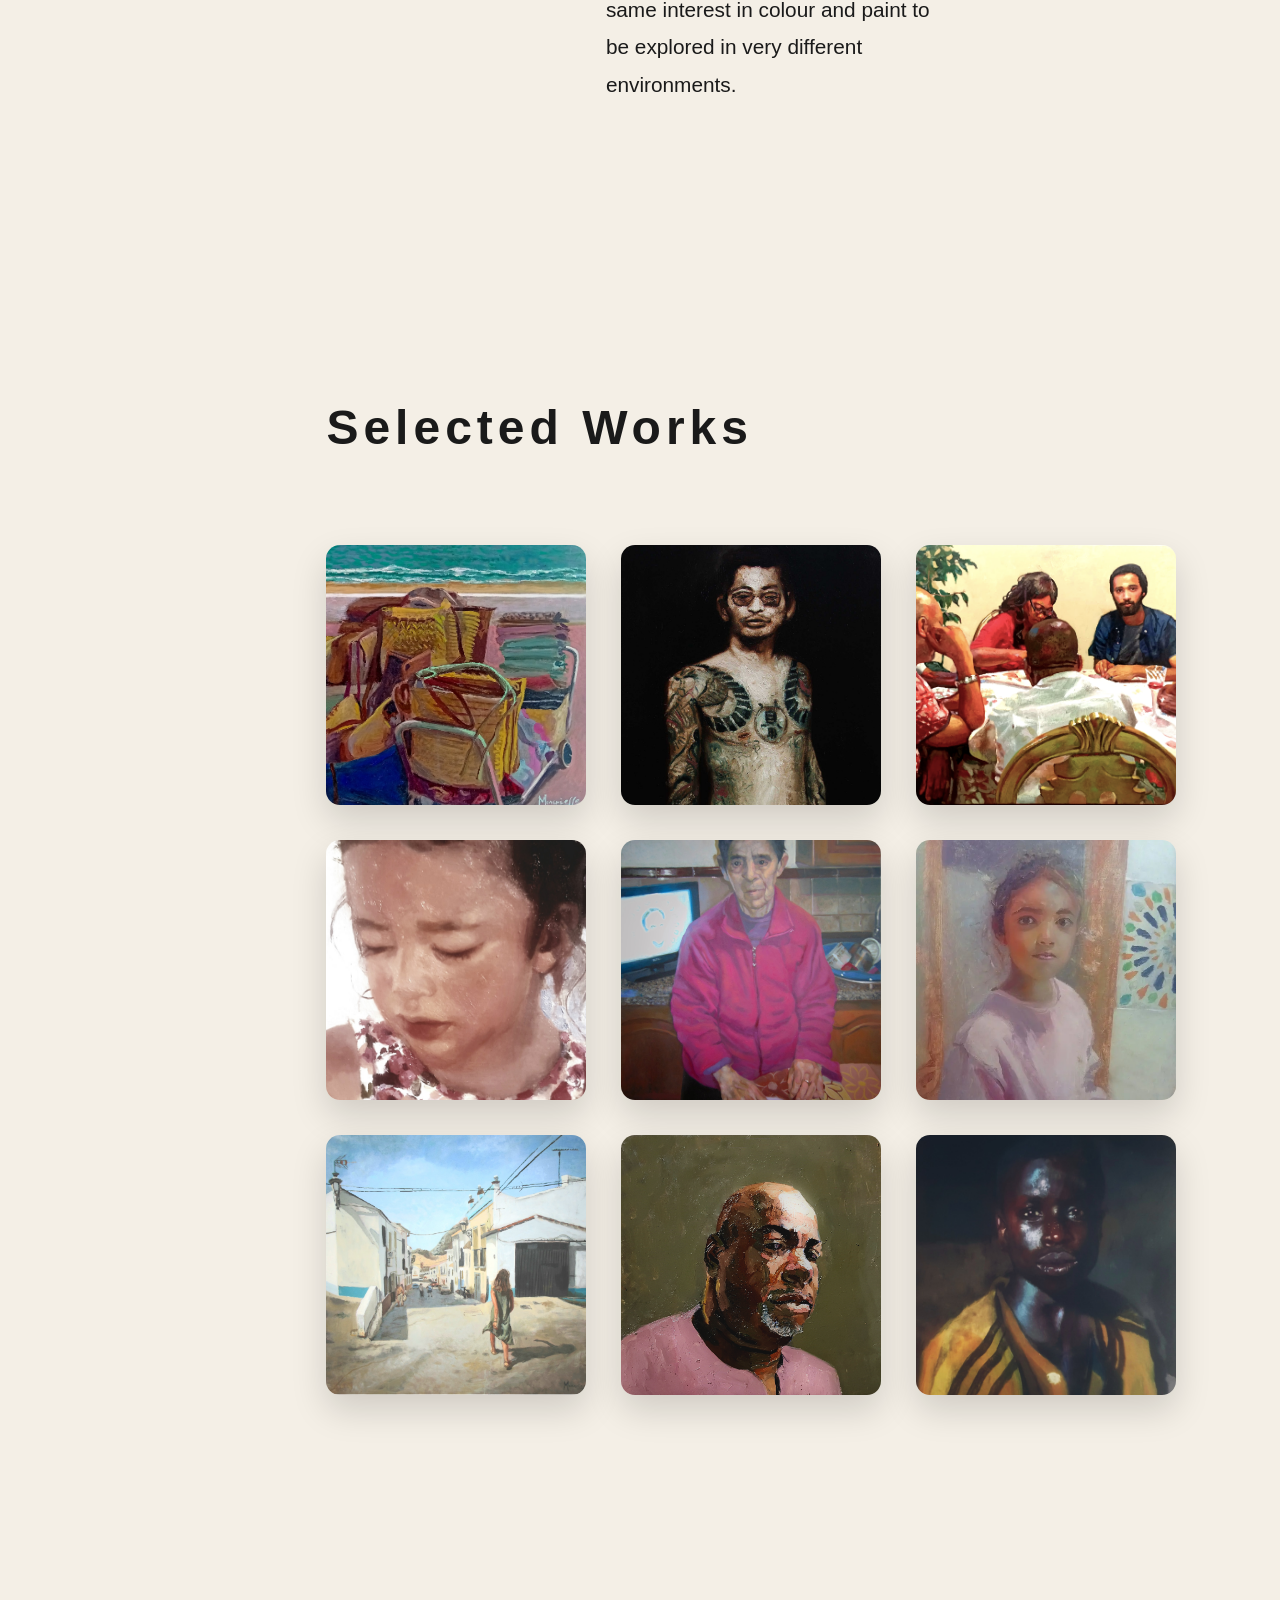
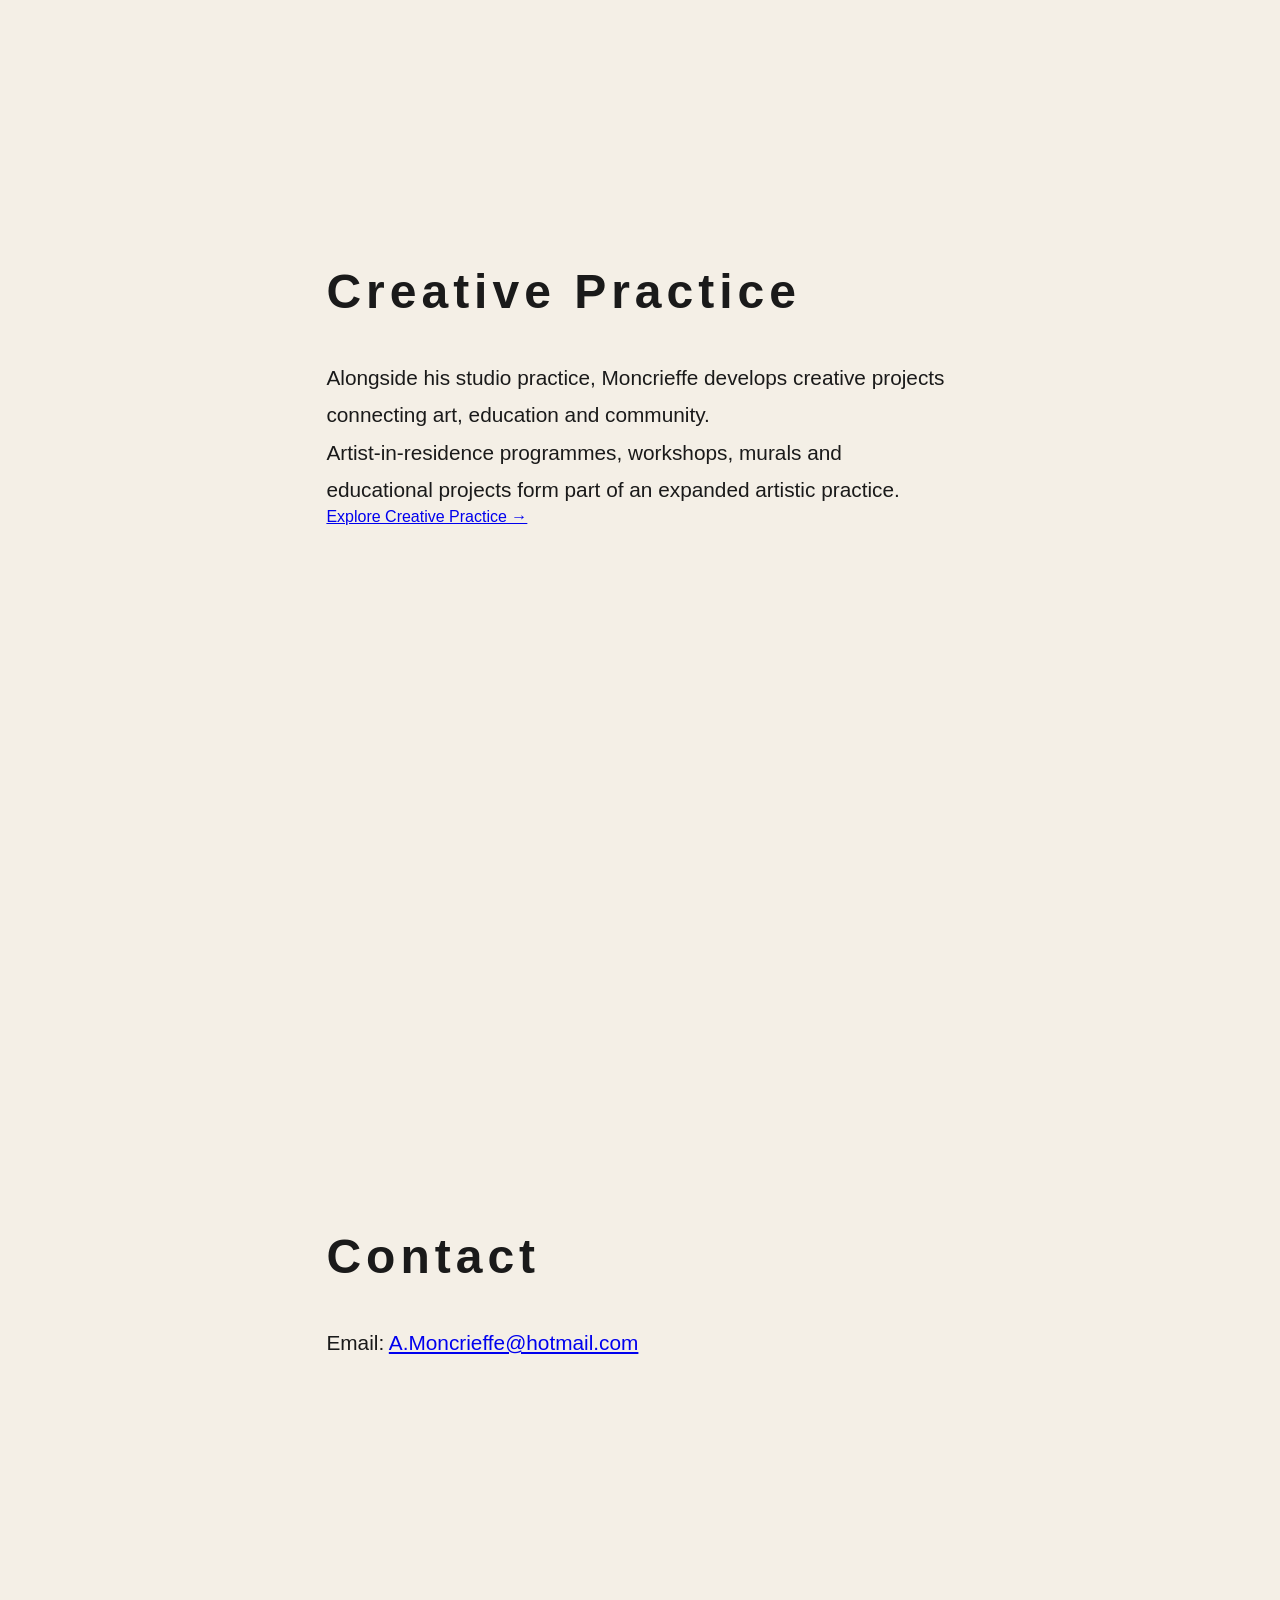
==== commit 86836653: "Update About section" ====
--- a/index.html
+++ b/index.html
@@ -31,9 +31,9 @@
 <button class="menu-toggle">☰</button>
 
 <div class="language-switch">
-<button onclick="setLanguage("en")">EN</button>
+<button onclick="setLanguage('en')">EN</button>
 <span>|</span>
-<button onclick="setLanguage("es")">ES</button>
+<button onclick="setLanguage('es')">ES</button>
 </div>
 
 </div>
@@ -67,12 +67,8 @@
 
         <img src="images/artist.jpg" class="artist-drawing" alt="Drawing of Alexander Moncrieffe">
 
-        <p>
-            Alexander Moncrieffe is a contemporary artist whose practice centres on
-            figurative painting, colour, portraiture and creative exploration.
-            Alongside studio work he develops murals, exhibitions and educational
-            projects that encourage creativity within the community.
-        </p>
+        <p id="about-text">
+            Alexander Moncrieffe is an artist based in Andalucía whose practice is rooted in traditional painting techniques and an ongoing exploration of colour, form and visual expression. His work moves between intimate studio paintings and larger-scale painted projects, allowing the same interest in colour and paint to be explored in very different environments.</p>
 
     </div>
 
@@ -196,6 +192,23 @@
 
 });
 
+
+function setLanguage(language){
+
+    const aboutText = document.getElementById("about-text");
+
+    if(language === "es"){
+
+        aboutText.textContent =
+        "Alexander Moncrieffe es un artista afincado en Andalucía cuya práctica se basa en técnicas tradicionales de pintura y en una exploración continua del color, la forma y la expresión visual. Su trabajo se mueve entre pinturas de estudio de carácter íntimo y proyectos pictóricos de mayor escala, permitiendo explorar el mismo interés por el color y la pintura en entornos muy diferentes.";
+
+    } else {
+
+        aboutText.textContent =
+        "Alexander Moncrieffe is an artist based in Andalucía whose practice is rooted in traditional painting techniques and an ongoing exploration of colour, form and visual expression. His work moves between intimate studio paintings and larger-scale painted projects, allowing the same interest in colour and paint to be explored in very different environments.";
+
+    }
+}
 </script>
 
 </body>
@@ -233,3 +246,6 @@
 
 
 
+
+
+
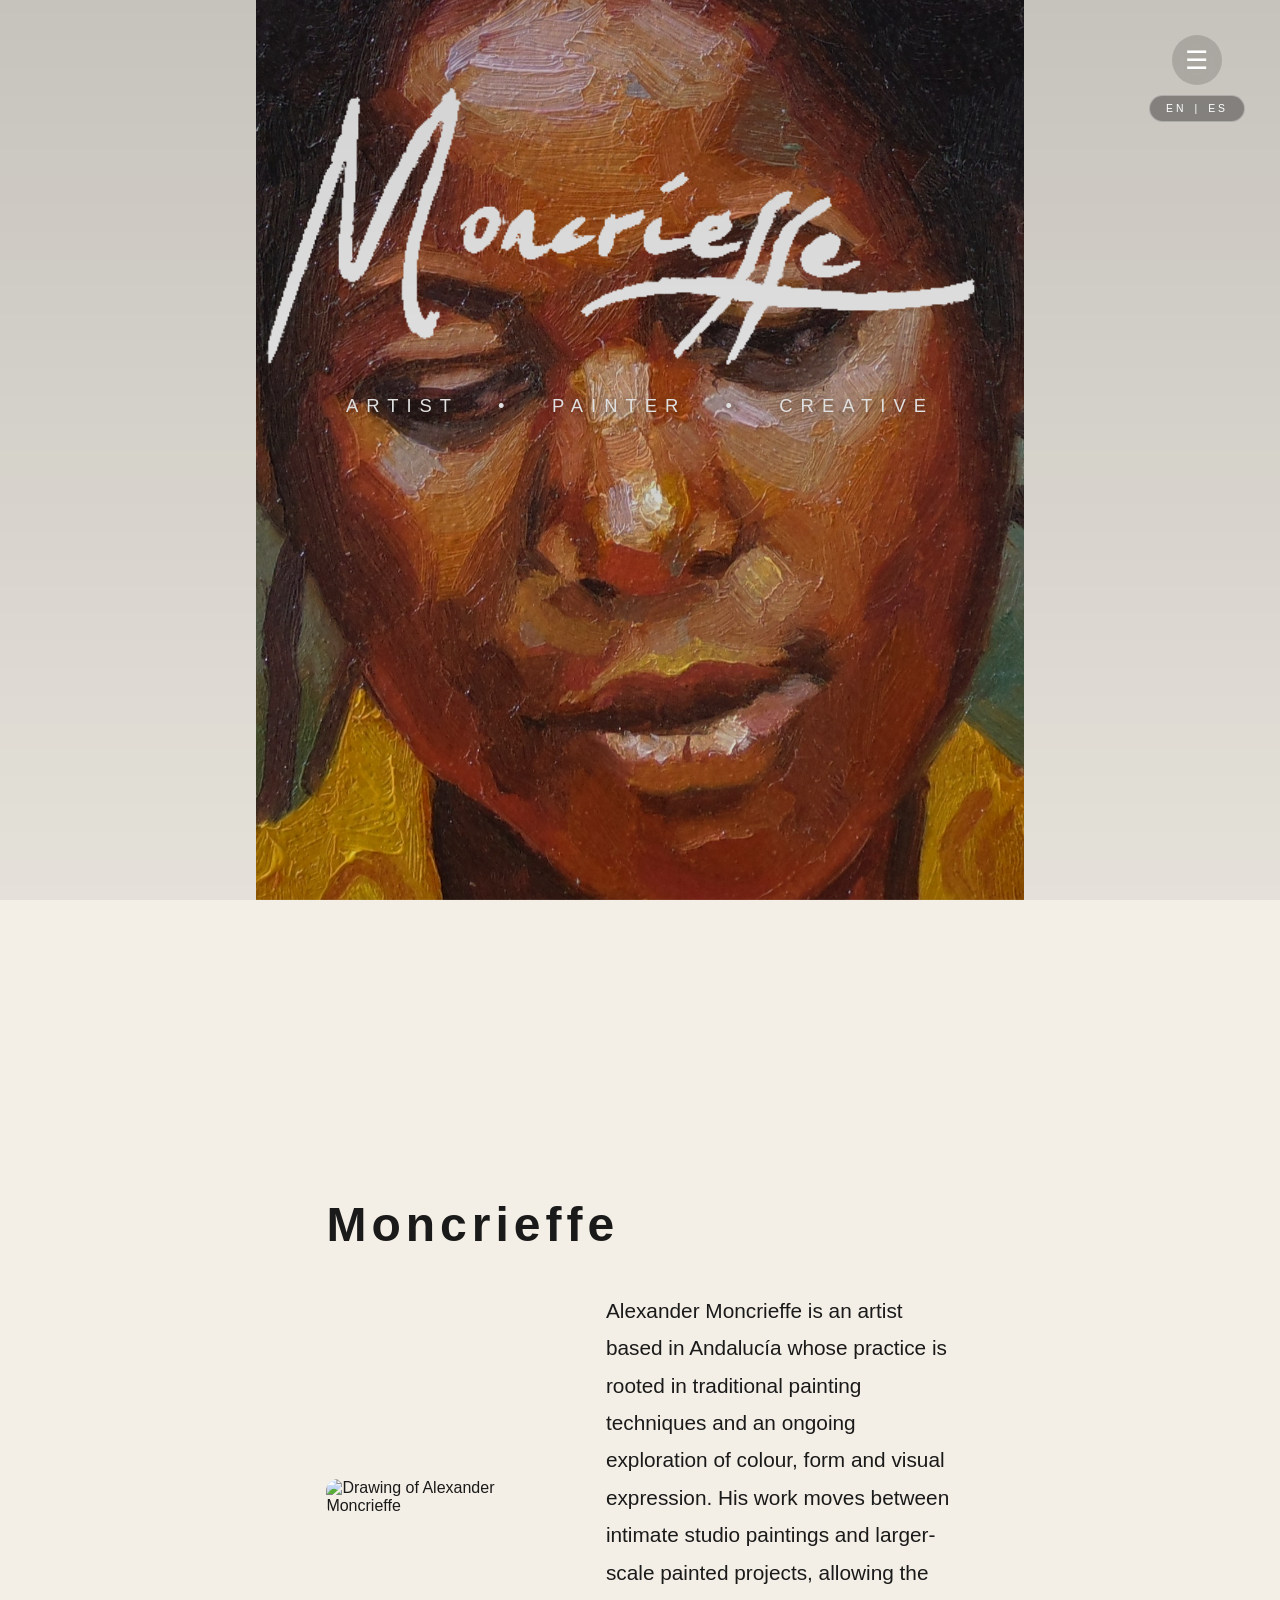
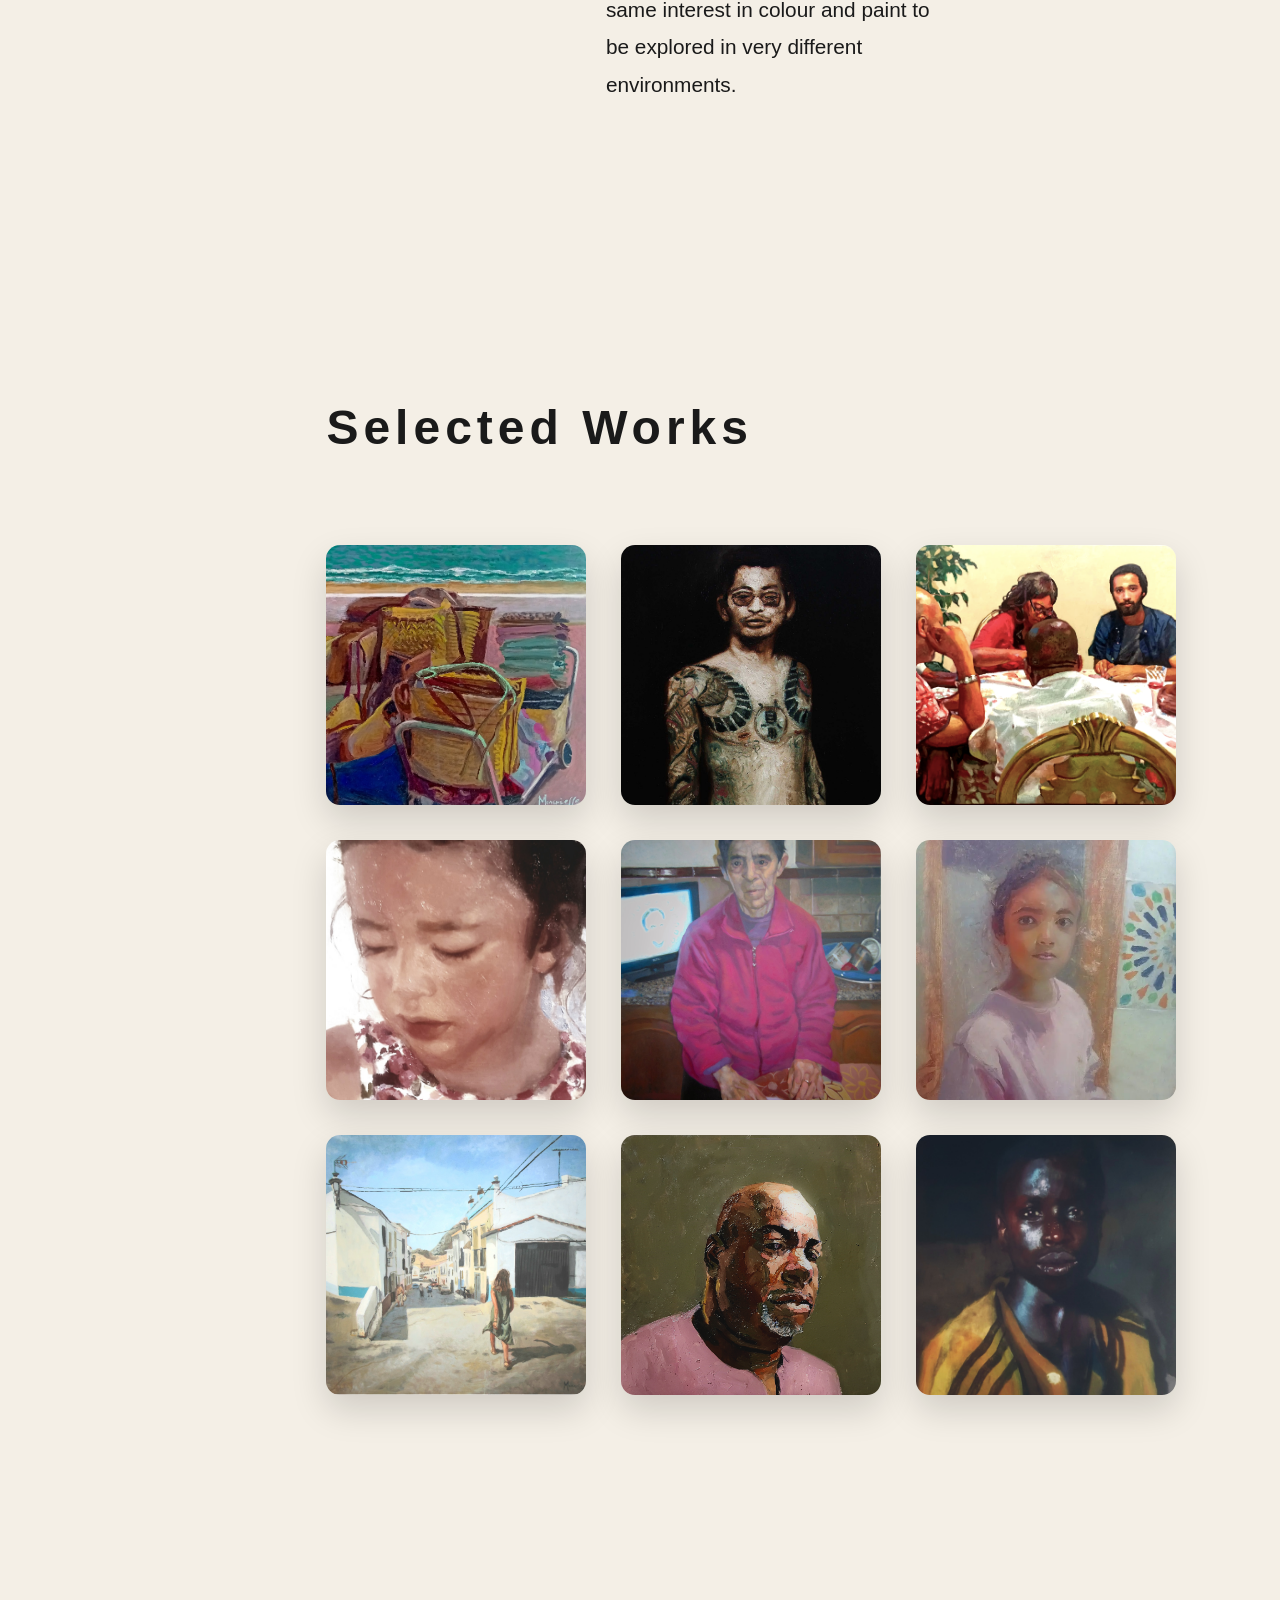
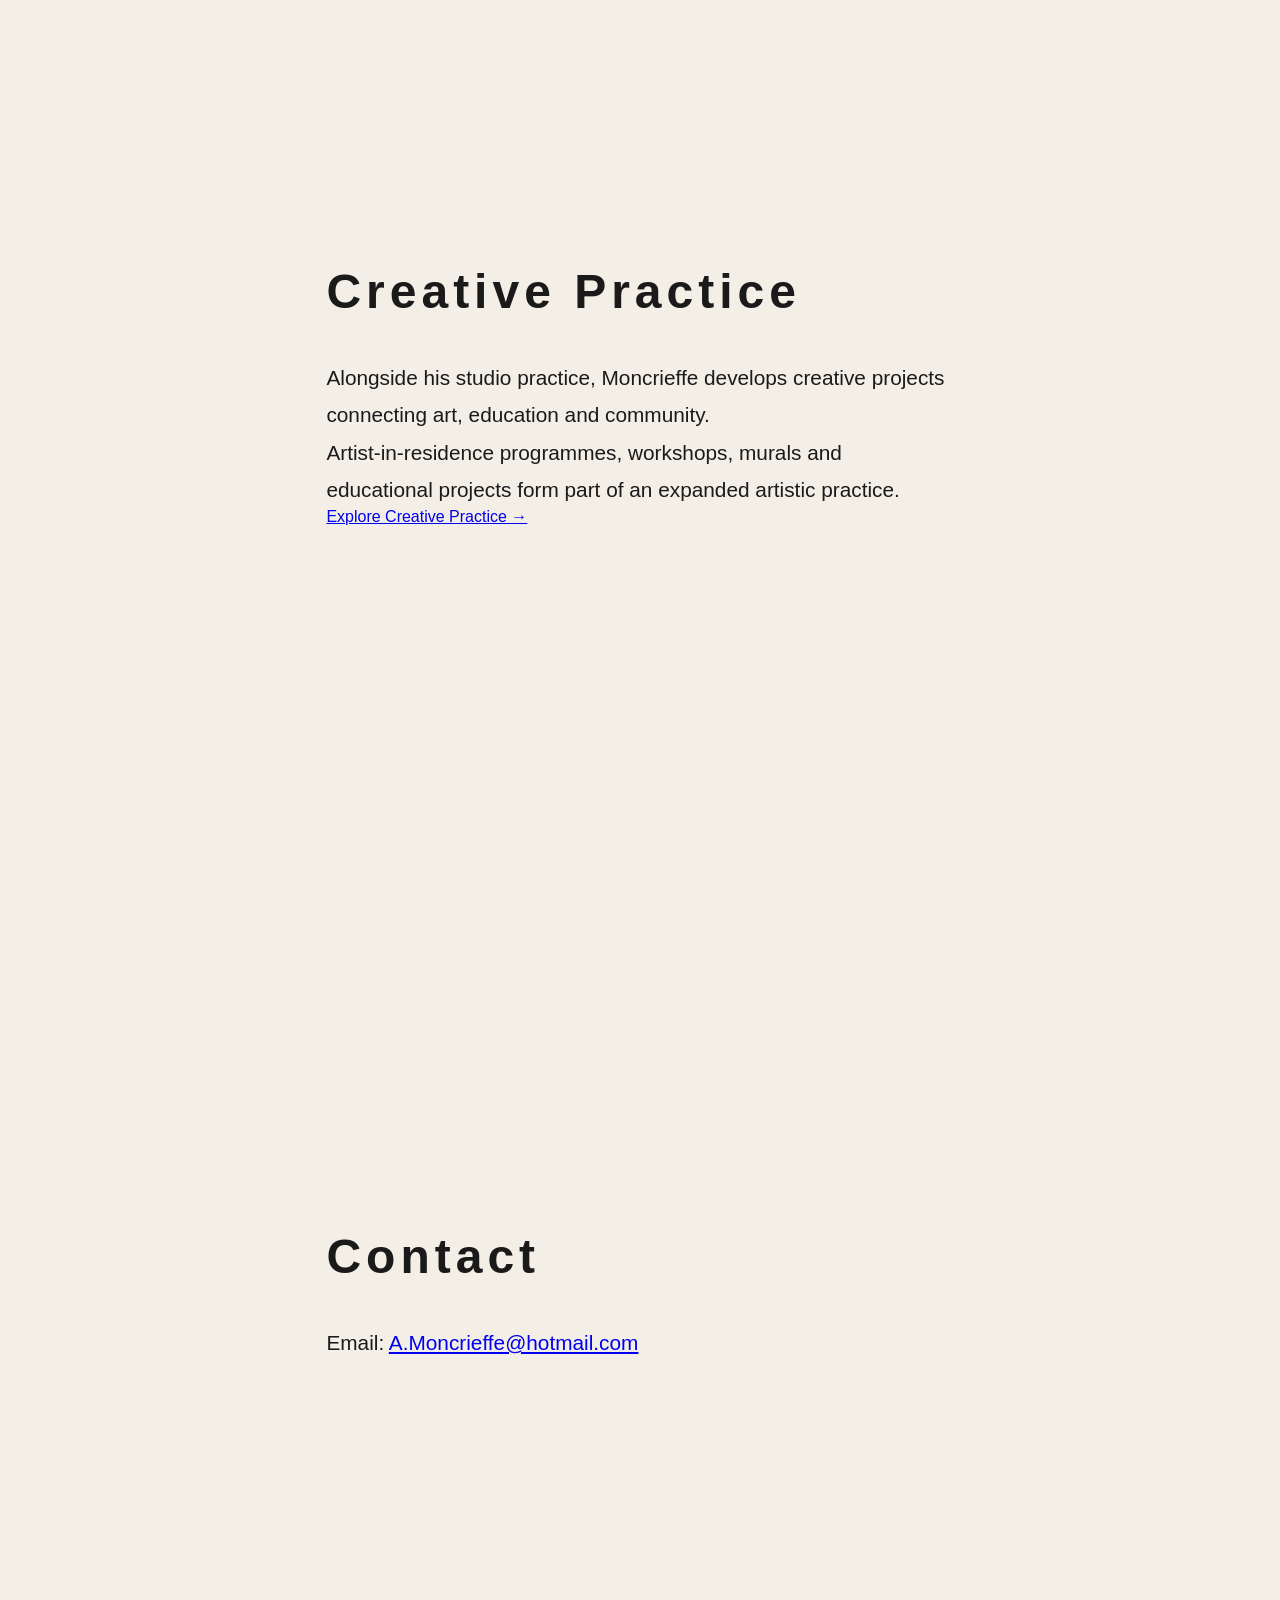
==== commit 6420cd7f: "Complete Spanish language switch" ====
--- a/index.html
+++ b/index.html
@@ -18,11 +18,11 @@
 
     <div class="main-nav">
 
-        <a href="#about">Artist</a>
-        <a href="#works">Works</a>
+        <a href="#about" data-en="Artist" data-es="Artista">Artist</a>
+        <a href="#works" data-en="Works" data-es="Obras">Works</a>
         <a href="#shop">Shop</a>
-        <a href="#practice">Creative Practice</a>
-        <a href="#contact">Contact</a>
+        <a href="#practice" data-en="Creative Practice" data-es="Práctica Creativa">Creative Practice</a>
+        <a href="#contact" data-en="Contact" data-es="Contacto">Contact</a>
 
     </div>
 
@@ -50,7 +50,7 @@
     <img src="images/logo.png" class="logo" alt="Moncrieffe Logo">
 
     <h1 class="tagline">
-        ARTIST &nbsp;&nbsp;•&nbsp;&nbsp; PAINTER &nbsp;&nbsp;•&nbsp;&nbsp; CREATIVE
+        <span data-en="ARTIST" data-es="ARTISTA">ARTIST</span> &nbsp;&nbsp;•&nbsp;&nbsp; <span data-en="PAINTER" data-es="PINTOR">PAINTER</span> &nbsp;&nbsp;•&nbsp;&nbsp; <span data-en="CREATIVE" data-es="CREATIVO">CREATIVE</span>
     </h1>
 
 </div>
@@ -76,7 +76,7 @@
 
     <section id="works">
 
-        <h2>Selected Works</h2>
+        <h2 data-en="Selected Works" data-es="Obras Seleccionadas">Selected Works</h2>
 
         <div class="gallery">
 
@@ -102,20 +102,20 @@
     </section>
     <section id="practice">
 
-        <h2>Creative Practice</h2>
+        <h2 data-en="Creative Practice" data-es="Práctica Creativa">Creative Practice</h2>
 
         <p>
-            Alongside his studio practice, Moncrieffe develops creative projects
+            <span data-en="Alongside his studio practice, Moncrieffe develops creative projects" data-es="Junto a su trabajo de estudio, Moncrieffe desarrolla proyectos creativos">Alongside his studio practice, Moncrieffe develops creative projects</span>
             connecting art, education and community.
         </p>
 
         <p>
-            Artist-in-residence programmes, workshops, murals and educational
-            projects form part of an expanded artistic practice.
+            <span data-en="Artist-in-residence programmes, workshops, murals and educational" data-es="Los programas de artista en residencia, los talleres, los murales y los proyectos educativos">Artist-in-residence programmes, workshops, murals and educational</span>
+            <span data-en="projects form part of an expanded artistic practice." data-es="forman parte de una práctica artística más amplia.">projects form part of an expanded artistic practice.</span>
         </p>
 
         <a href="creative-practice.html">
-            Explore Creative Practice →
+            <span data-en="Explore Creative Practice →" data-es="Explorar la Práctica Creativa →">Explore Creative Practice →</span>
         </a>
 
     </section>
@@ -126,7 +126,7 @@
 
     <section id="contact">
 
-        <h2>Contact</h2>
+        <h2 data-en="Contact" data-es="Contacto">Contact</h2>
 
         <p>
             Email:
@@ -195,20 +195,27 @@
 
 function setLanguage(language){
 
+    document.querySelectorAll("[data-en]").forEach(element => {
+
+        if(language === "es"){
+            element.textContent = element.dataset.es;
+        } else {
+            element.textContent = element.dataset.en;
+        }
+
+    });
+
     const aboutText = document.getElementById("about-text");
 
     if(language === "es"){
-
-        aboutText.textContent =
-        "Alexander Moncrieffe es un artista afincado en Andalucía cuya práctica se basa en técnicas tradicionales de pintura y en una exploración continua del color, la forma y la expresión visual. Su trabajo se mueve entre pinturas de estudio de carácter íntimo y proyectos pictóricos de mayor escala, permitiendo explorar el mismo interés por el color y la pintura en entornos muy diferentes.";
-
+        aboutText.textContent = "Alexander Moncrieffe es un artista afincado en Andalucía cuya práctica se basa en técnicas tradicionales de pintura y en una exploración continua del color, la forma y la expresión visual. Su trabajo se mueve entre pinturas de estudio de carácter íntimo y proyectos pictóricos de mayor escala, permitiendo explorar el mismo interés por el color y la pintura en entornos muy diferentes.";
     } else {
-
-        aboutText.textContent =
-        "Alexander Moncrieffe is an artist based in Andalucía whose practice is rooted in traditional painting techniques and an ongoing exploration of colour, form and visual expression. His work moves between intimate studio paintings and larger-scale painted projects, allowing the same interest in colour and paint to be explored in very different environments.";
-
+        aboutText.textContent = "Alexander Moncrieffe is an artist based in Andalucía whose practice is rooted in traditional painting techniques and an ongoing exploration of colour, form and visual expression. His work moves between intimate studio paintings and larger-scale painted projects, allowing the same interest in colour and paint to be explored in very different environments.";
     }
+
+    document.documentElement.lang = language;
 }
+
 </script>
 
 </body>
@@ -249,3 +256,5 @@
 
 
 
+
+
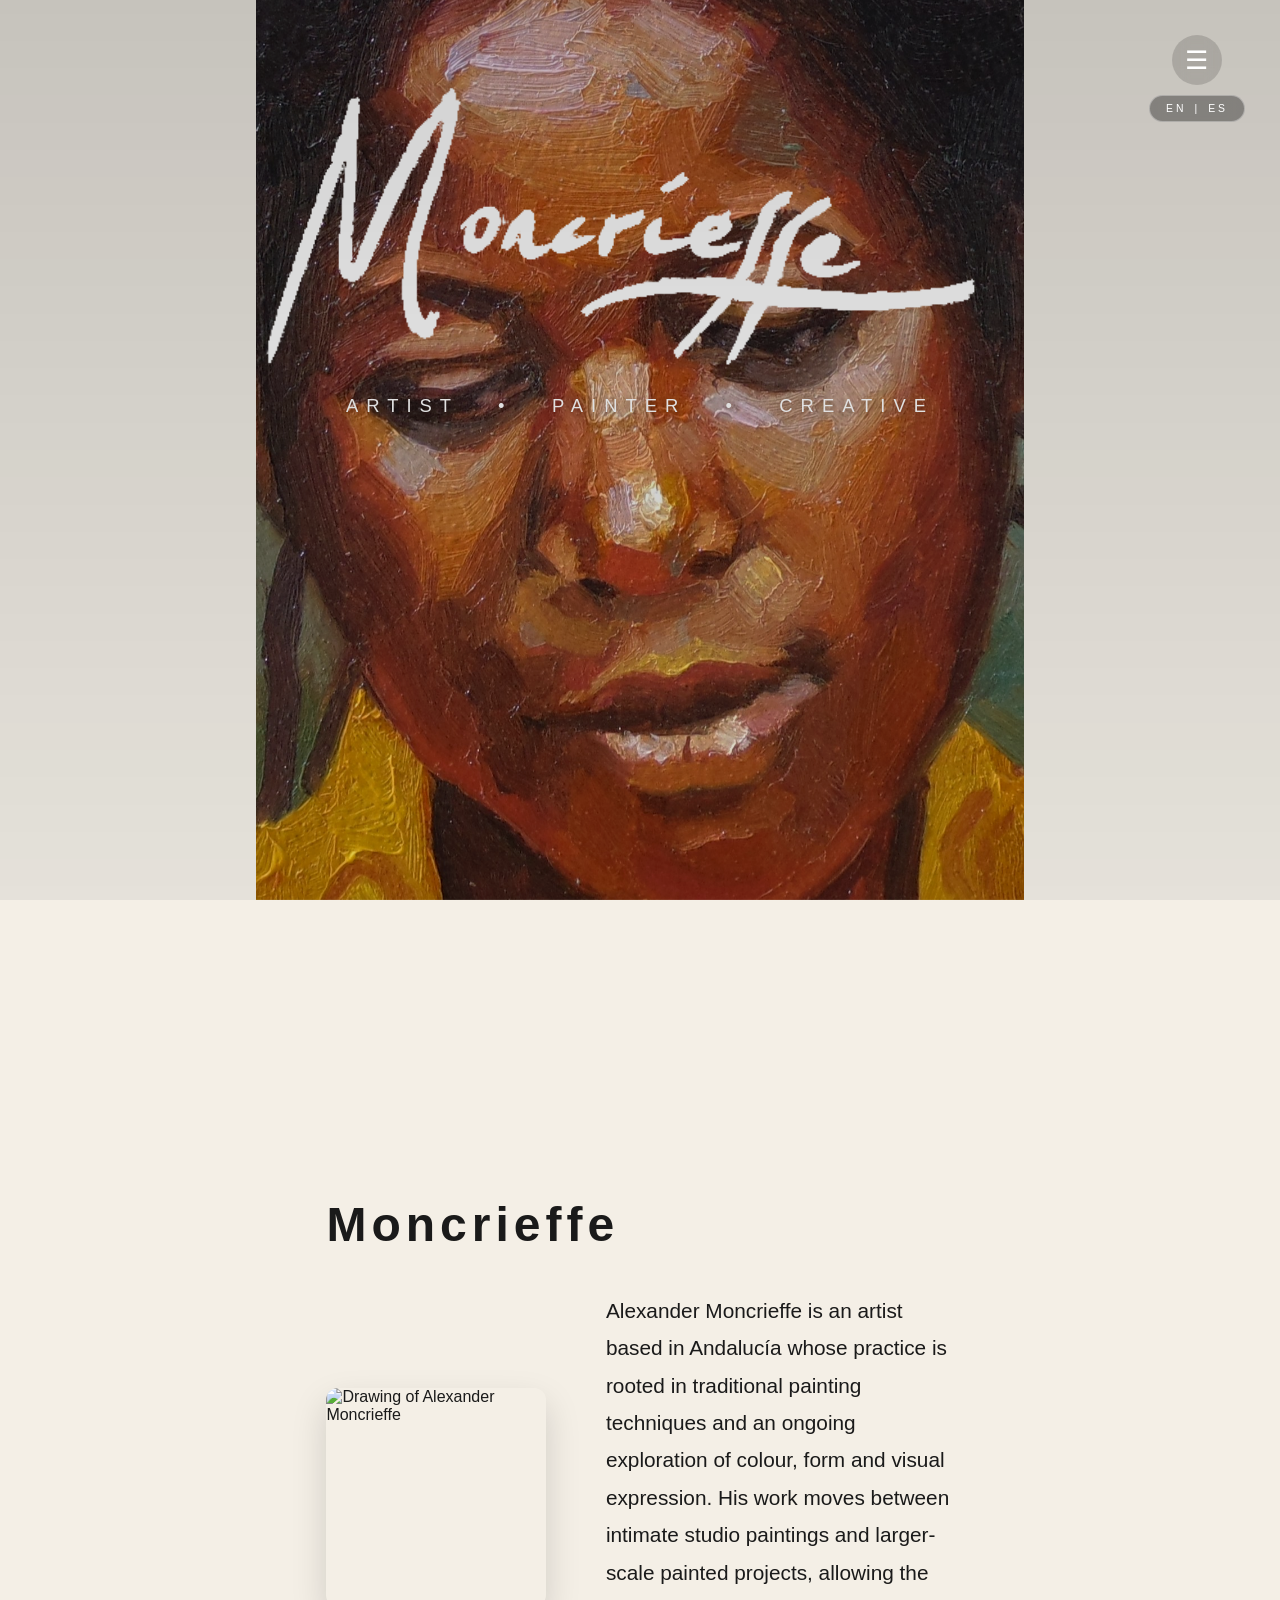
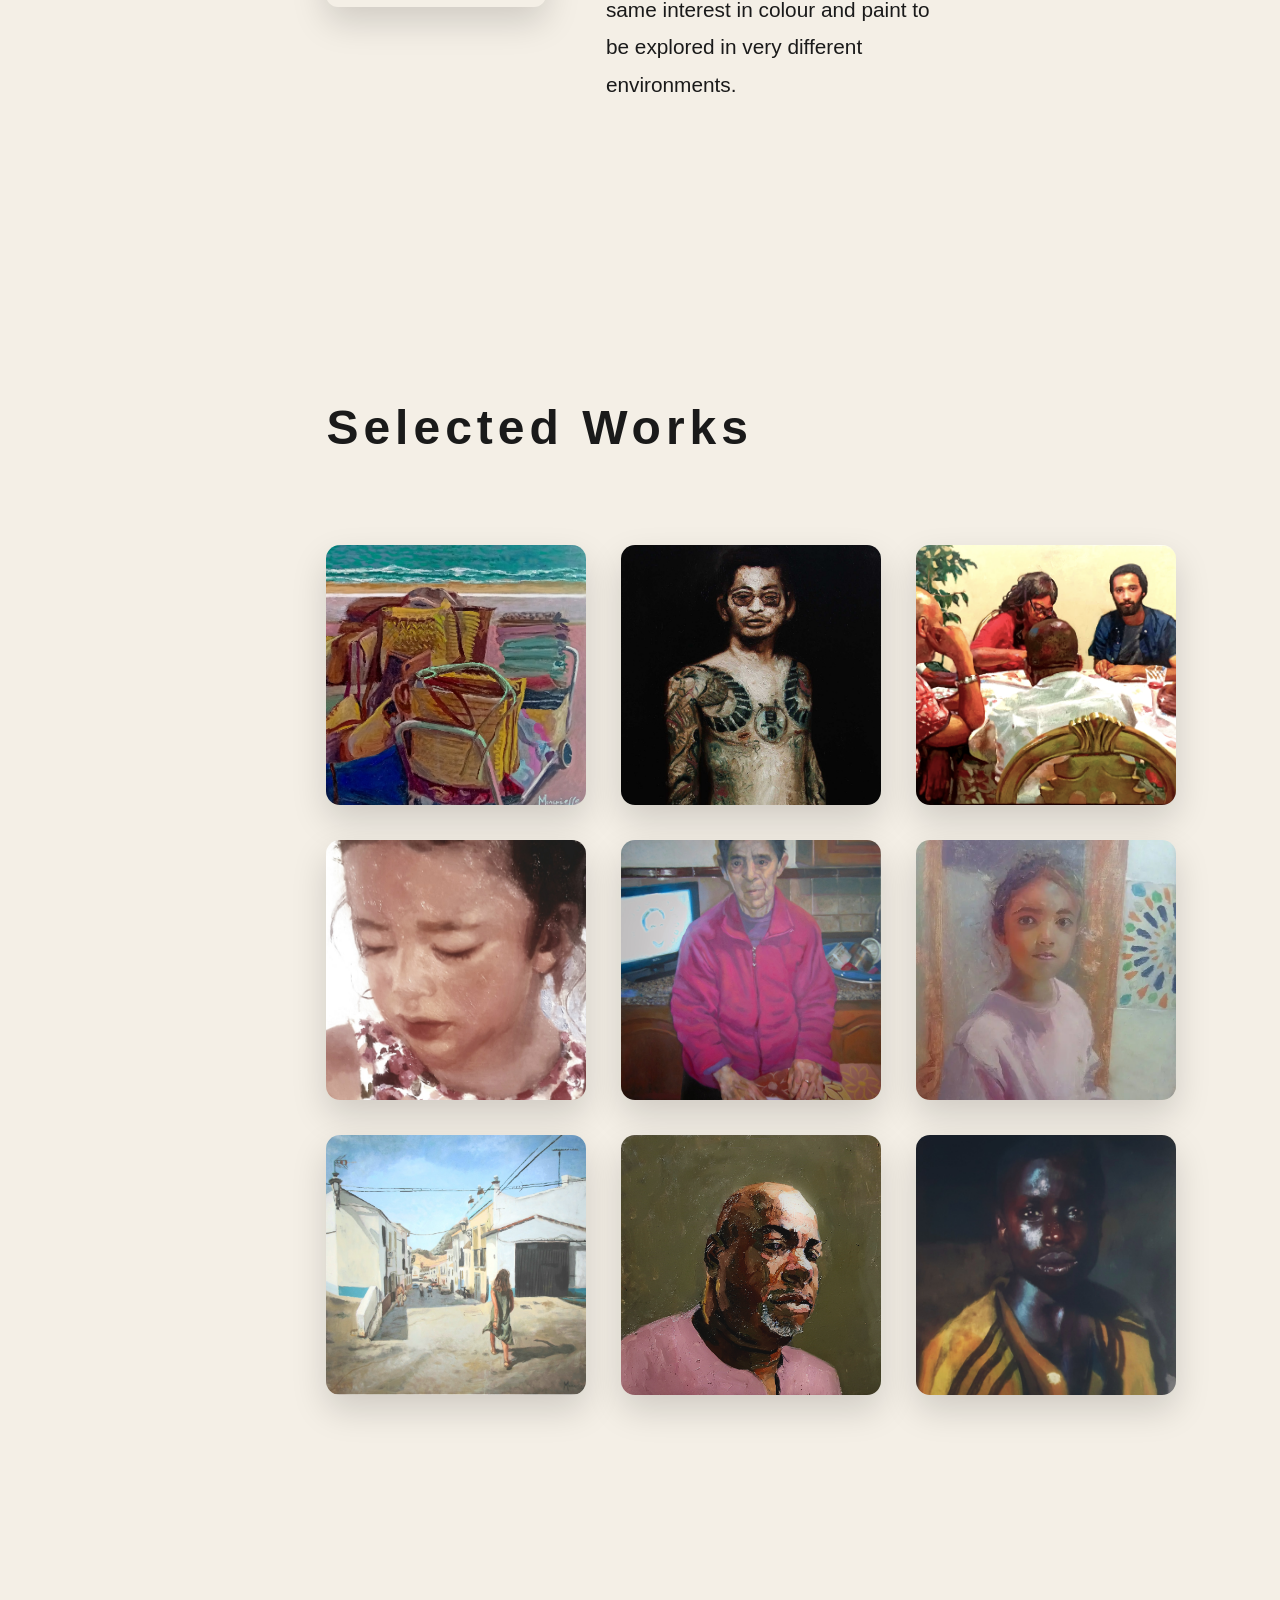
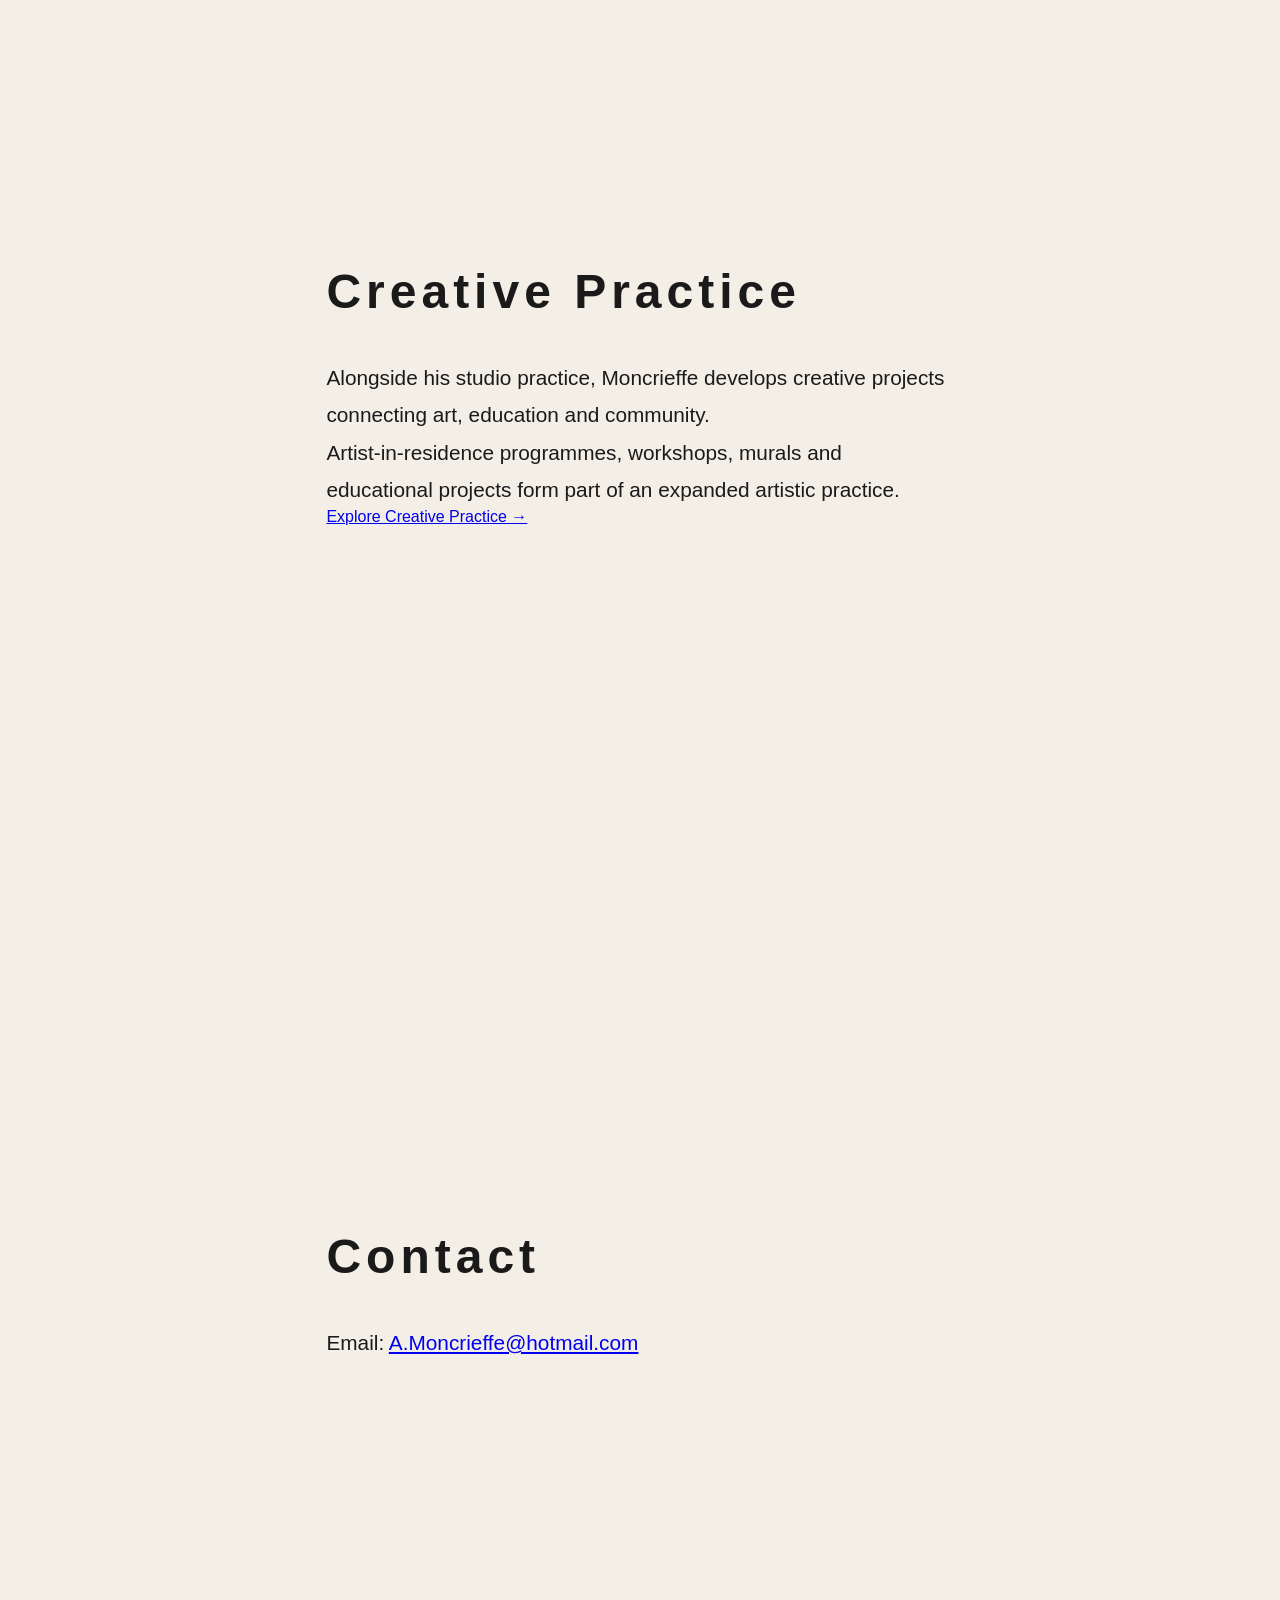
==== commit 7305ee8b: "Make artist portrait clickable" ====
--- a/index.html
+++ b/index.html
@@ -65,7 +65,7 @@
 
     <div class="about-layout">
 
-        <img src="images/artist.jpg" class="artist-drawing" alt="Drawing of Alexander Moncrieffe">
+        <img src="images/artist.jpg" class="artist-drawing artwork" alt="Drawing of Alexander Moncrieffe">
 
         <p id="about-text">
             Alexander Moncrieffe is an artist based in Andalucía whose practice is rooted in traditional painting techniques and an ongoing exploration of colour, form and visual expression. His work moves between intimate studio paintings and larger-scale painted projects, allowing the same interest in colour and paint to be explored in very different environments.</p>
@@ -258,3 +258,4 @@
 
 
 
+
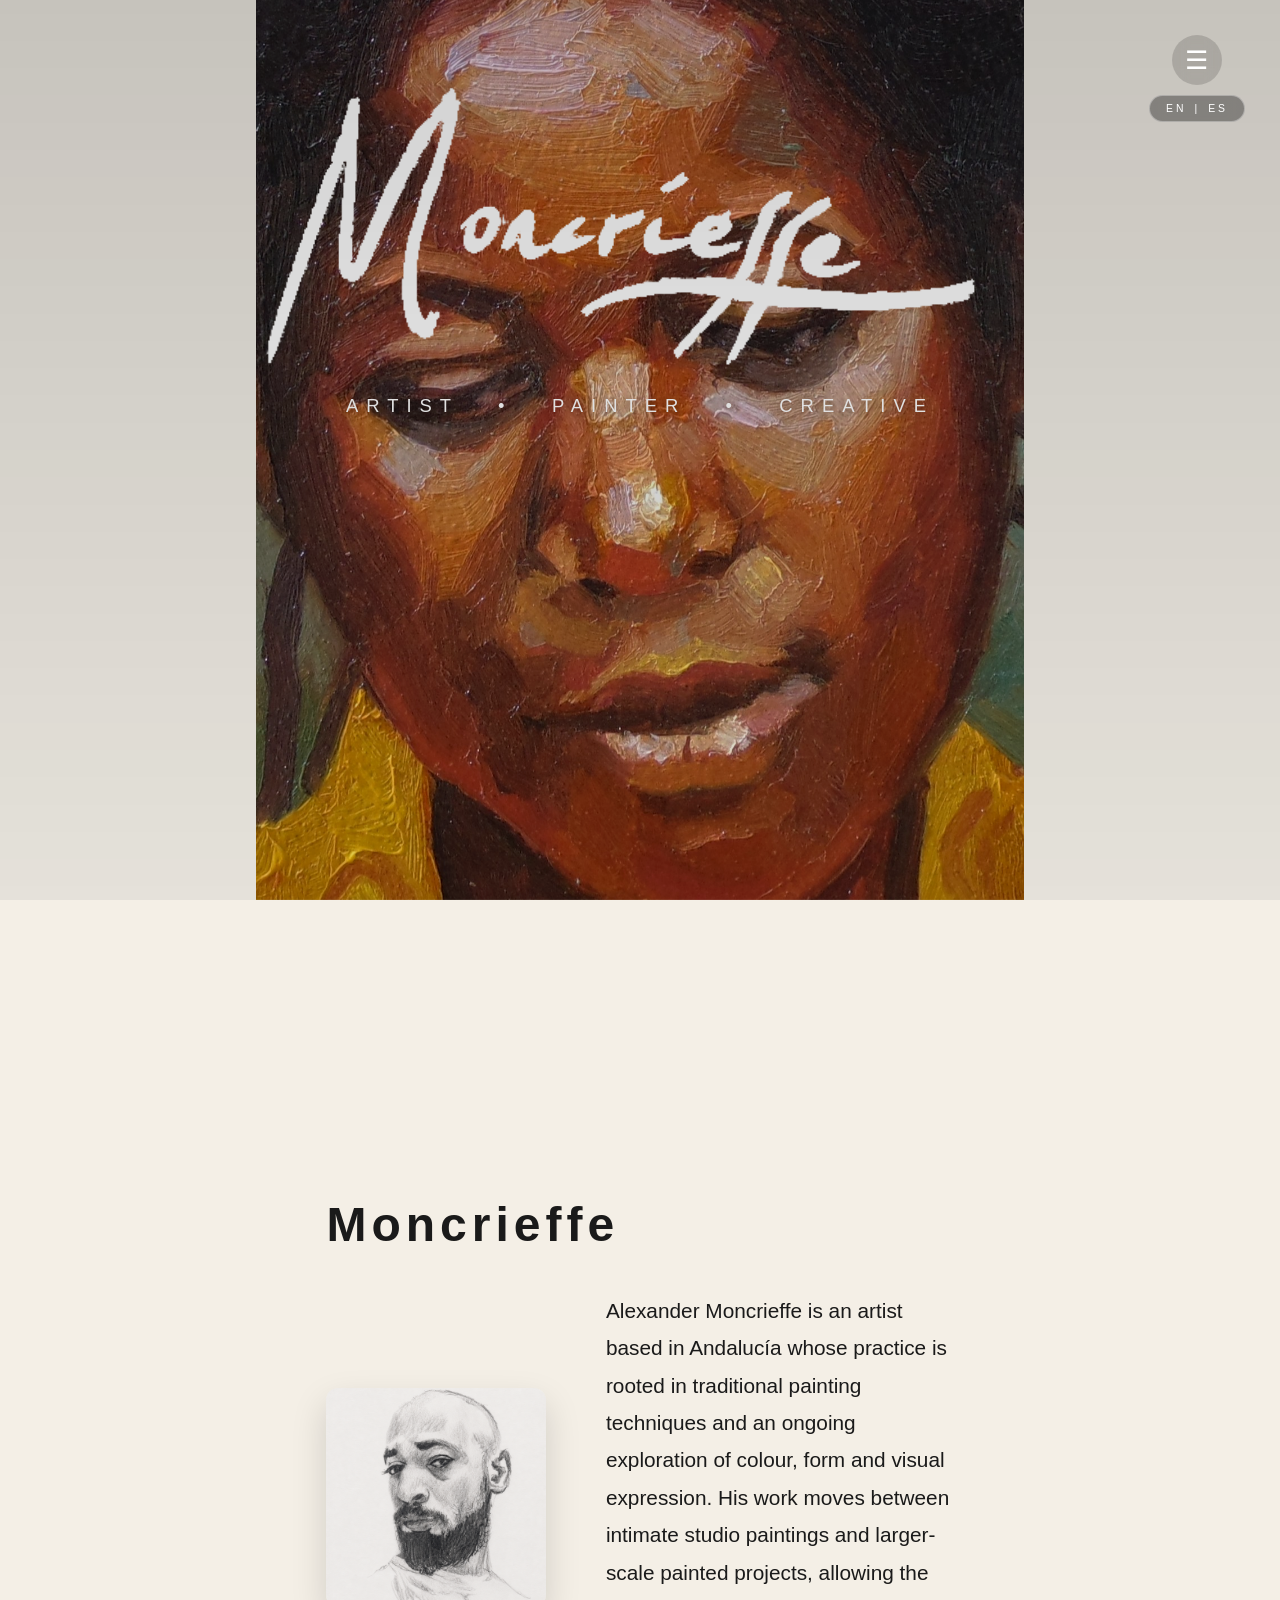
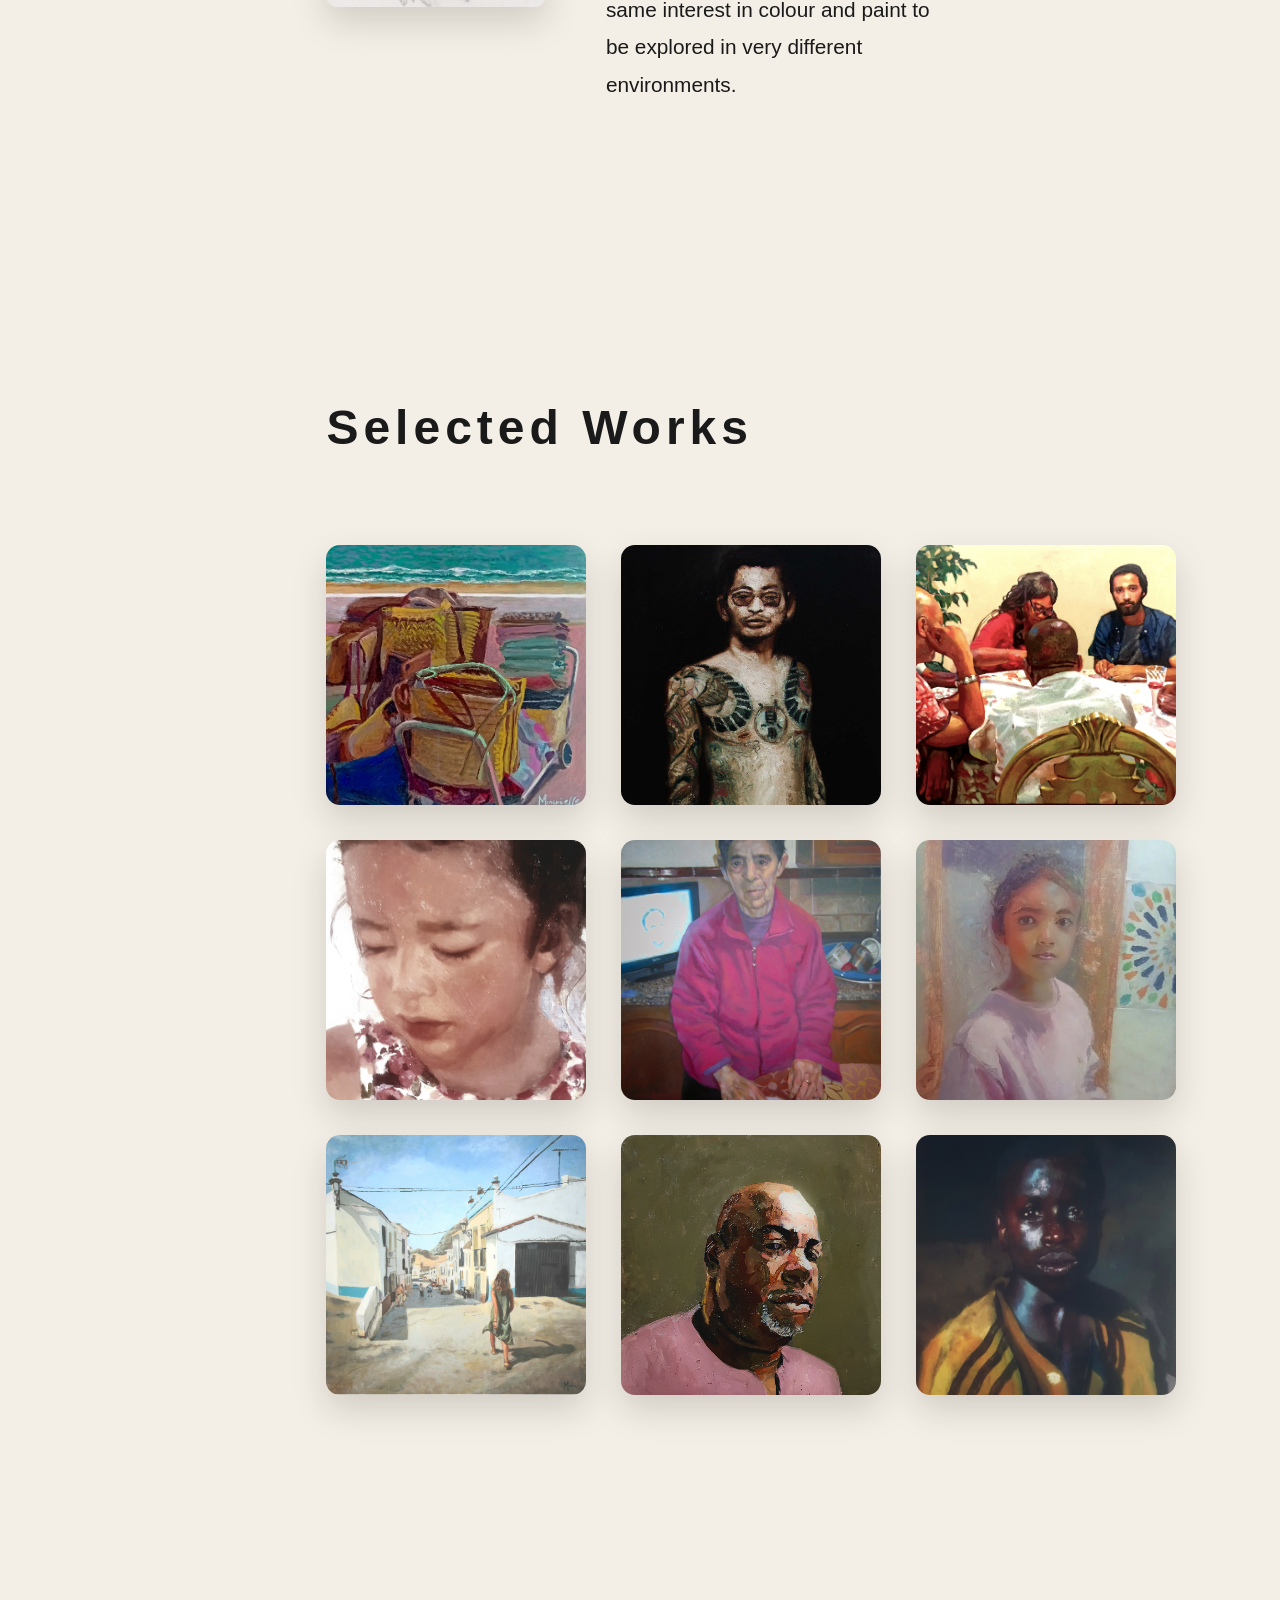
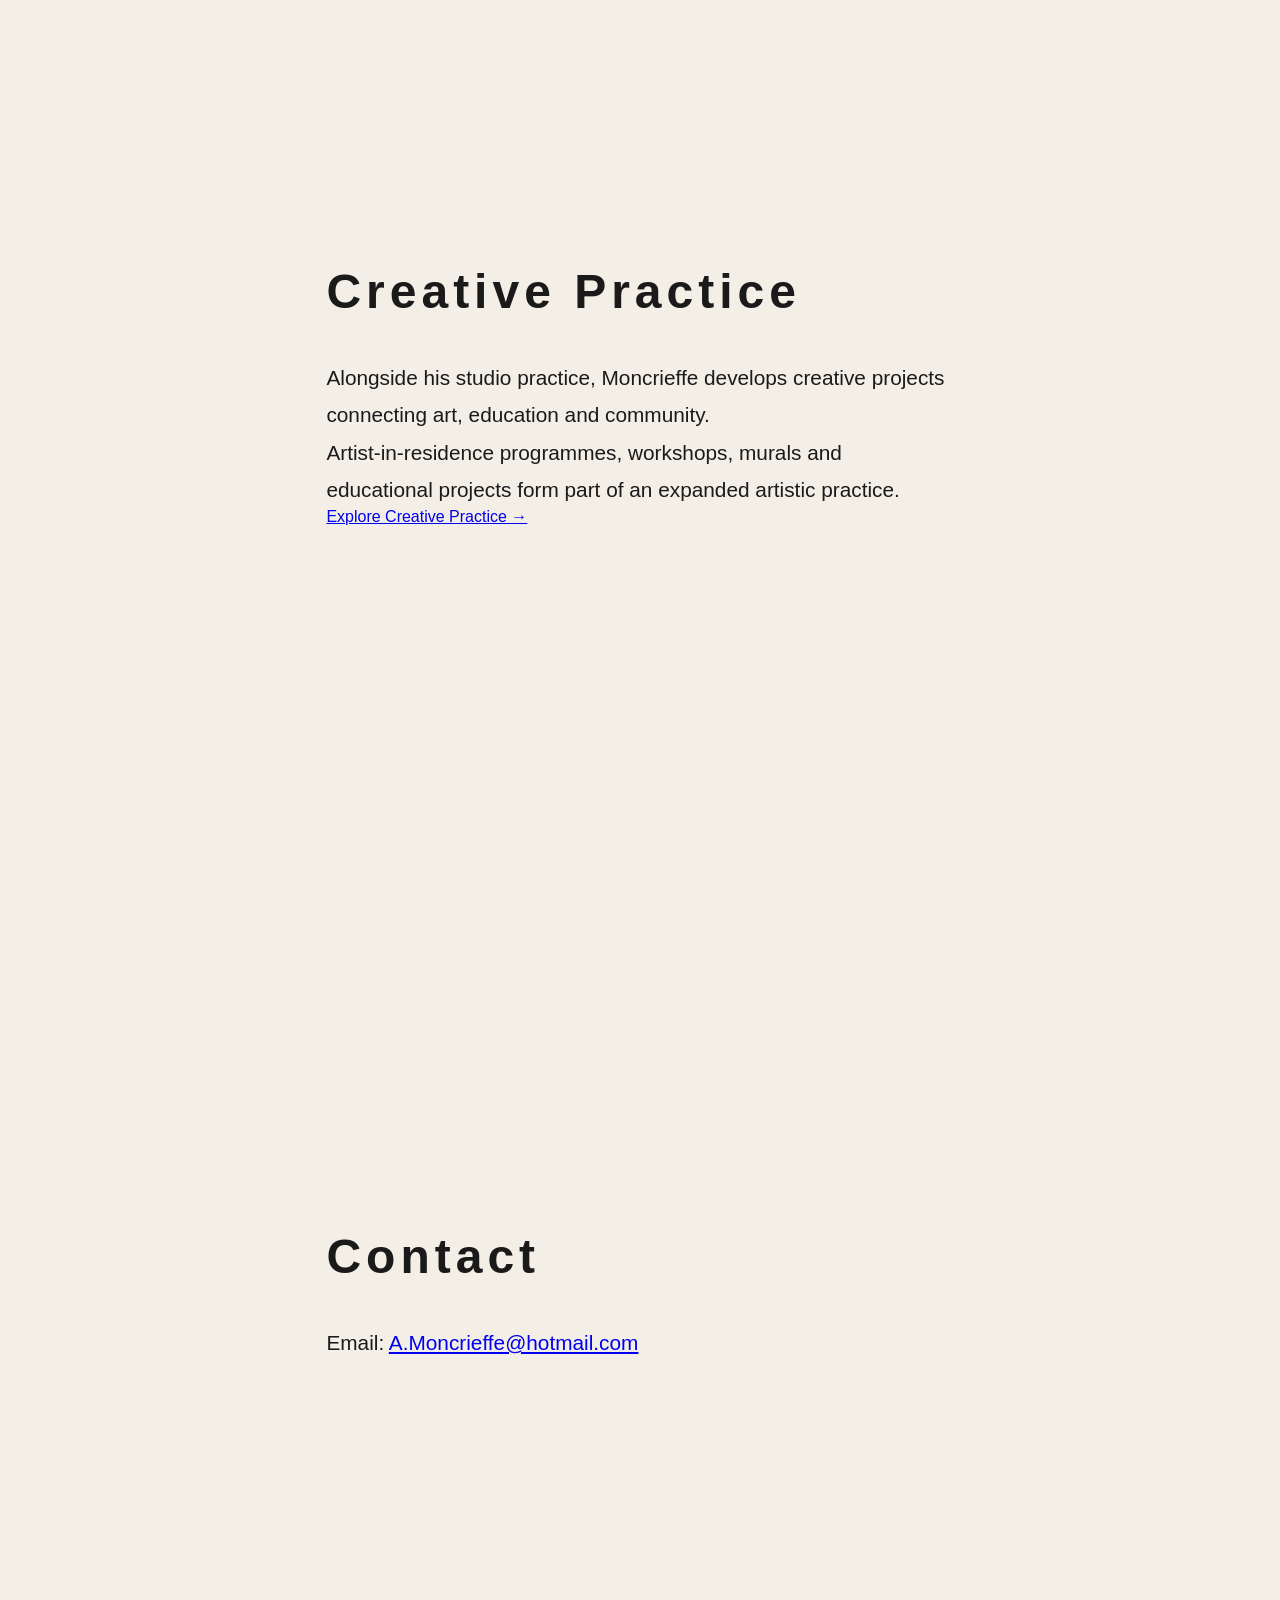
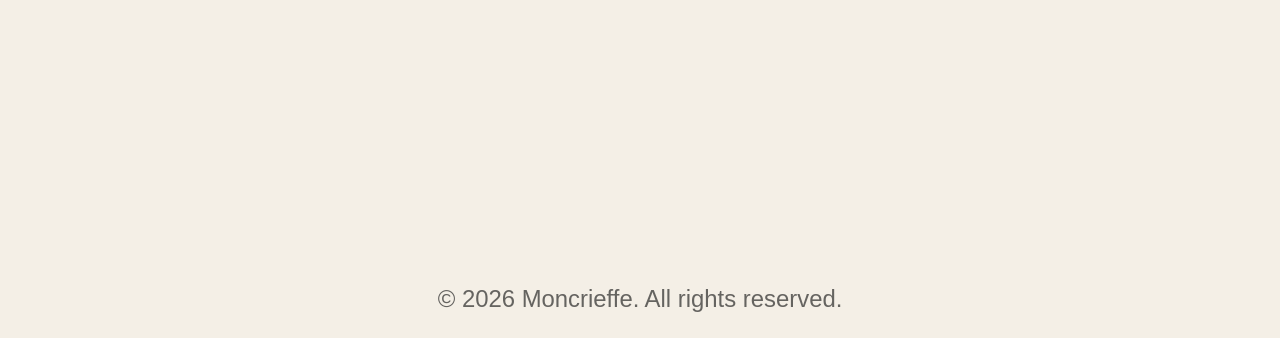
==== commit 98a28dba: "Add copyright footer" ====
--- a/index.html
+++ b/index.html
@@ -218,6 +218,15 @@
 
 </script>
 
+
+<footer class="site-footer">
+
+    <p data-en="© 2026 Moncrieffe. All rights reserved."
+       data-es="© 2026 Moncrieffe. Todos los derechos reservados.">
+        © 2026 Moncrieffe. All rights reserved.
+    </p>
+
+</footer>
 </body>
 
 
@@ -259,3 +268,4 @@
 
 
 
+
--- a/style.css
+++ b/style.css
@@ -1313,3 +1313,19 @@
 
 }
 
+
+/* COPYRIGHT FOOTER */
+
+.site-footer {
+    text-align: center;
+    padding: 40px 20px 25px;
+    font-size: 23.88px;
+    opacity: 0.65;
+}
+
+.site-footer p {
+    margin: 0;
+}
+
+
+
